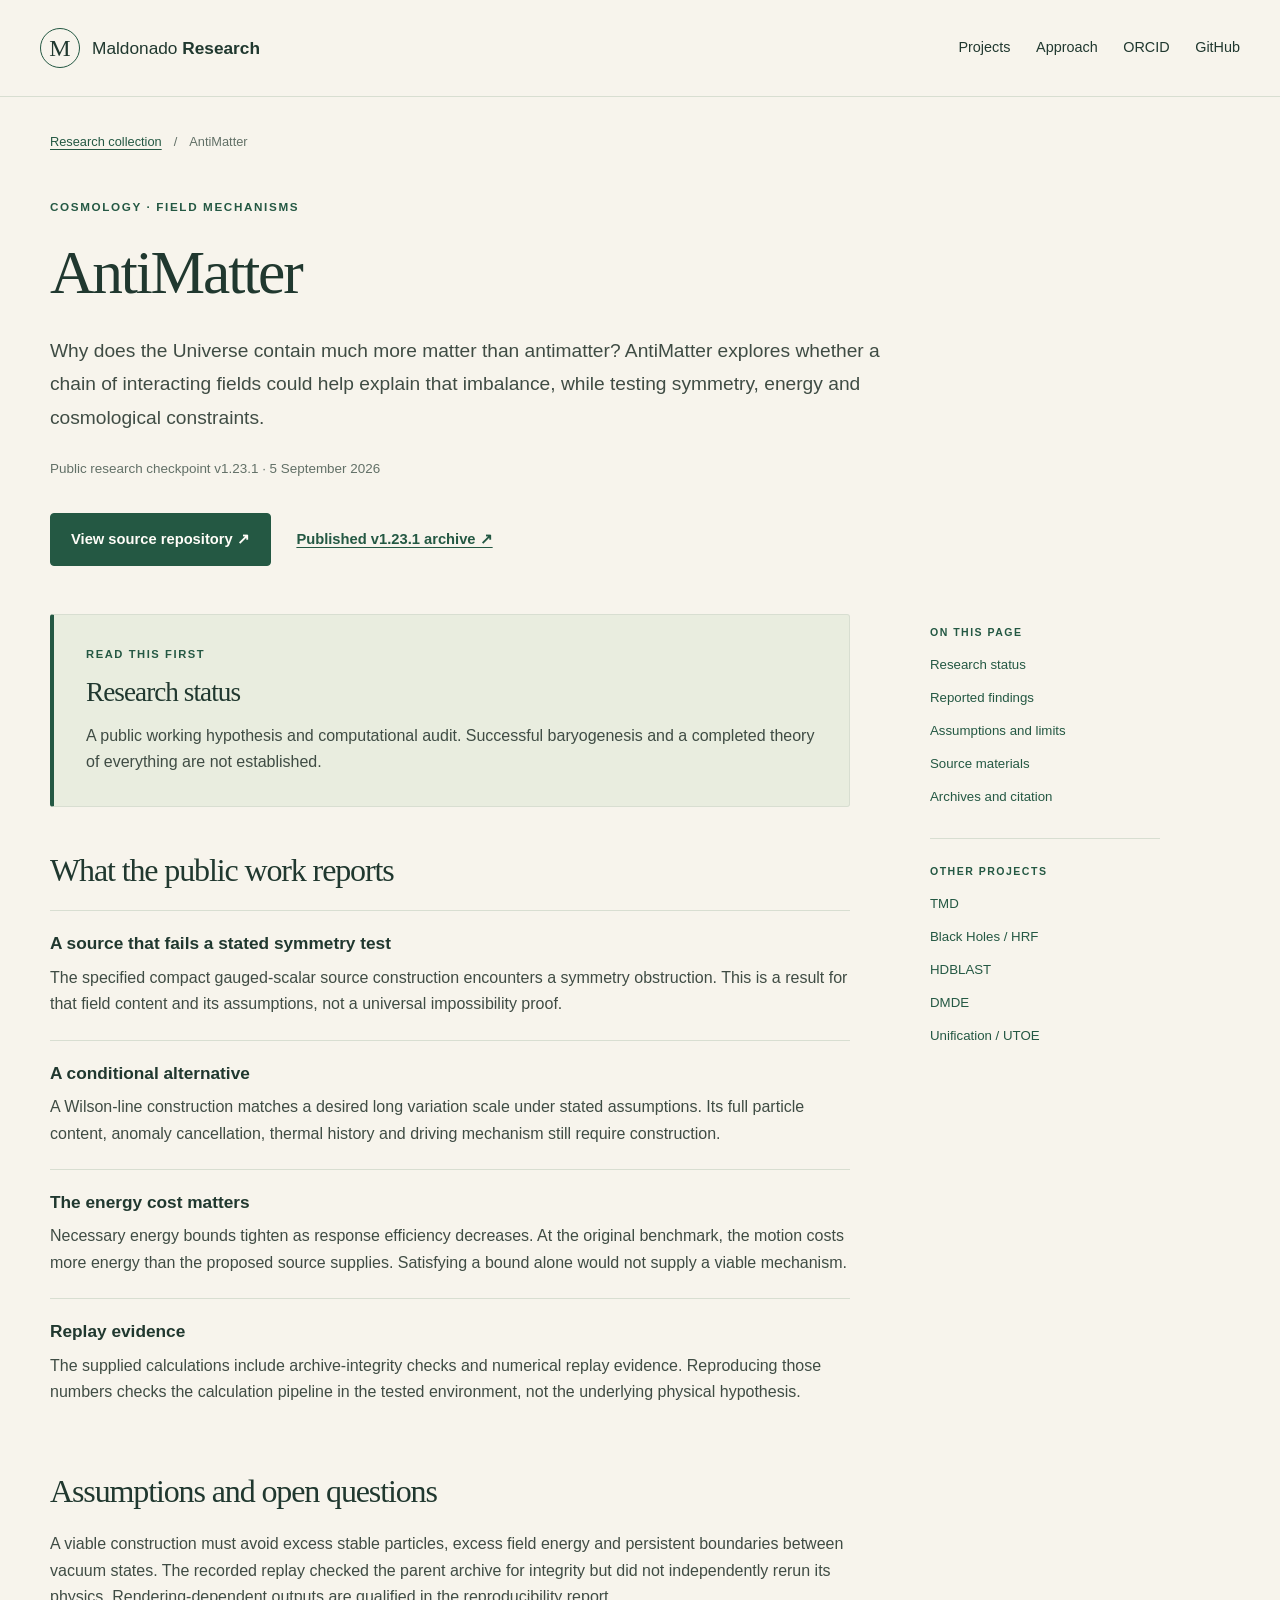
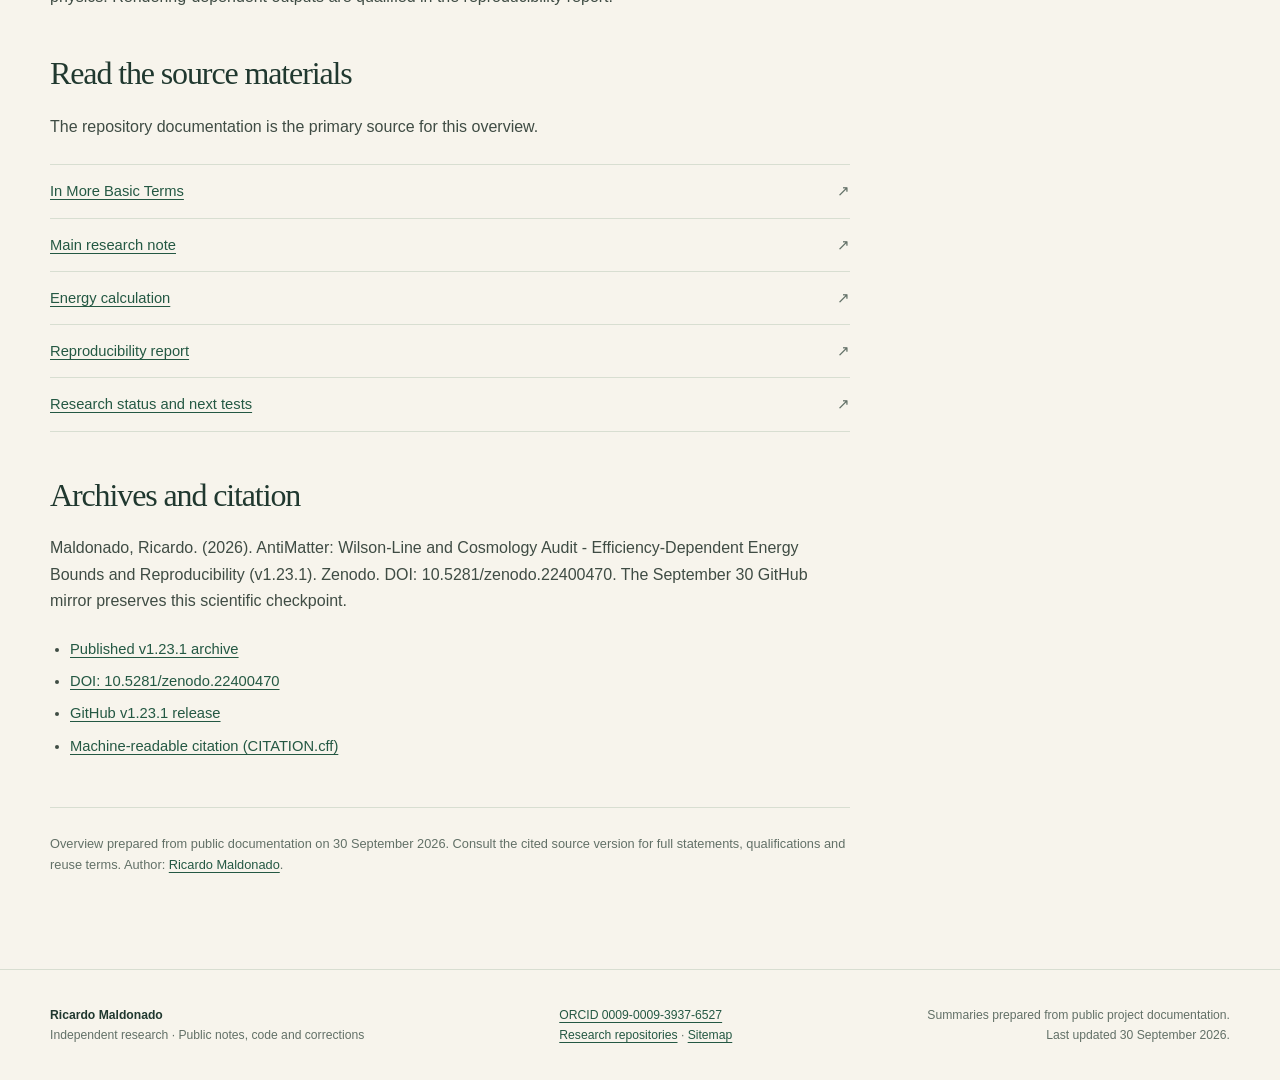
==== projects/antimatter/index.html @ 504461b9 "Publish antimatter research overview" ====
<!doctype html>
<html lang="en">
<head>
  <meta charset="utf-8">
  <meta name="viewport" content="width=device-width, initial-scale=1">
  <title>AntiMatter | Maldonado Research</title>
  <meta name="description" content="Matter–antimatter imbalance hypothesis: a symmetry obstruction, conditional Wilson-line construction and efficiency-dependent energy bounds.">
  <meta name="author" content="Ricardo Maldonado">
  <meta name="robots" content="index, follow">
  <meta name="theme-color" content="#f7f4ec">
  <link rel="canonical" href="https://maldonado-research.github.io/projects/antimatter/">
  <meta property="og:type" content="website">
  <meta property="og:site_name" content="Maldonado Research">
  <meta property="og:title" content="AntiMatter | Maldonado Research">
  <meta property="og:description" content="Matter–antimatter imbalance hypothesis: a symmetry obstruction, conditional Wilson-line construction and efficiency-dependent energy bounds.">
  <meta property="og:url" content="https://maldonado-research.github.io/projects/antimatter/">
  <meta property="og:locale" content="en_US">
  <meta name="twitter:card" content="summary">
  <meta name="twitter:title" content="AntiMatter | Maldonado Research">
  <meta name="twitter:description" content="Matter–antimatter imbalance hypothesis: a symmetry obstruction, conditional Wilson-line construction and efficiency-dependent energy bounds.">
  <link rel="stylesheet" href="../../styles.css">
  <script type="application/ld+json">{"@context": "https://schema.org", "@graph": [{"@type": "Person", "@id": "https://maldonado-research.github.io/#author", "name": "Ricardo Maldonado", "identifier": "https://orcid.org/0009-0009-3937-6527", "sameAs": ["https://orcid.org/0009-0009-3937-6527", "https://github.com/maldonado-research/"]}, {"@type": "WebSite", "@id": "https://maldonado-research.github.io/#website", "url": "https://maldonado-research.github.io/", "name": "Maldonado Research", "inLanguage": "en", "creator": {"@id": "https://maldonado-research.github.io/#author"}}, {"@type": "WebPage", "@id": "https://maldonado-research.github.io/projects/antimatter/#page", "url": "https://maldonado-research.github.io/projects/antimatter/", "name": "AntiMatter | Maldonado Research", "isPartOf": {"@id": "https://maldonado-research.github.io/#website"}, "mainEntity": {"@id": "https://maldonado-research.github.io/projects/antimatter/#research"}}, {"@type": "CreativeWork", "@id": "https://maldonado-research.github.io/projects/antimatter/#research", "name": "AntiMatter", "url": "https://maldonado-research.github.io/projects/antimatter/", "description": "Matter–antimatter imbalance hypothesis: a symmetry obstruction, conditional Wilson-line construction and efficiency-dependent energy bounds.", "author": {"@id": "https://maldonado-research.github.io/#author"}, "version": "Public research checkpoint v1.23.1 · 5 September 2026", "inLanguage": "en", "isBasedOn": "https://github.com/maldonado-research/AntiMatter", "subjectOf": [{"@type": "CreativeWork", "url": "https://zenodo.org/records/22400470", "name": "Published v1.23.1 archive"}, {"@type": "CreativeWork", "url": "https://doi.org/10.5281/zenodo.22400470", "name": "DOI: 10.5281/zenodo.22400470"}, {"@type": "CreativeWork", "url": "https://github.com/maldonado-research/AntiMatter/releases/tag/v1.23.1", "name": "GitHub v1.23.1 release"}]}]}</script>
</head>
<body>
<a class="skip-link" href="#main">Skip to content</a>
<header class="site-header">
  <div class="header-inner">
    <a class="brand" href="../../"><span class="brand-mark" aria-hidden="true">M</span><span>Maldonado <strong>Research</strong></span></a>
    <nav aria-label="Main navigation">
      <a href="../../#projects">Projects</a>
      <a href="../../#approach">Approach</a>
      <a href="https://orcid.org/0009-0009-3937-6527">ORCID</a>
      <a href="https://github.com/maldonado-research/">GitHub</a>
    </nav>
  </div>
</header><main id="main"><div class="wrap project-hero"><nav class="breadcrumb" aria-label="Breadcrumb"><a href="../../#projects">Research collection</a><span aria-hidden="true">/</span><span aria-current="page">AntiMatter</span></nav><p class="eyebrow">Cosmology · field mechanisms</p><h1>AntiMatter</h1><p class="project-lede">Why does the Universe contain much more matter than antimatter? AntiMatter explores whether a chain of interacting fields could help explain that imbalance, while testing symmetry, energy and cosmological constraints.</p><p class="version-line">Public research checkpoint v1.23.1 · 5 September 2026</p><div class="actions"><a href="https://github.com/maldonado-research/AntiMatter" class="button">View source repository ↗</a><a href="https://zenodo.org/records/22400470" class="text-link">Published v1.23.1 archive ↗</a></div></div>
<div class="wrap project-layout"><article class="project-body"><section id="status" class="status-panel" aria-labelledby="status-title"><p class="eyebrow">Read this first</p><h2 id="status-title">Research status</h2><p>A public working hypothesis and computational audit. Successful baryogenesis and a completed theory of everything are not established.</p></section><section id="findings" aria-labelledby="findings-title"><h2 id="findings-title">What the public work reports</h2><div class="findings-list"><section class="finding"><h3>A source that fails a stated symmetry test</h3><p>The specified compact gauged-scalar source construction encounters a symmetry obstruction. This is a result for that field content and its assumptions, not a universal impossibility proof.</p></section><section class="finding"><h3>A conditional alternative</h3><p>A Wilson-line construction matches a desired long variation scale under stated assumptions. Its full particle content, anomaly cancellation, thermal history and driving mechanism still require construction.</p></section><section class="finding"><h3>The energy cost matters</h3><p>Necessary energy bounds tighten as response efficiency decreases. At the original benchmark, the motion costs more energy than the proposed source supplies. Satisfying a bound alone would not supply a viable mechanism.</p></section><section class="finding"><h3>Replay evidence</h3><p>The supplied calculations include archive-integrity checks and numerical replay evidence. Reproducing those numbers checks the calculation pipeline in the tested environment, not the underlying physical hypothesis.</p></section></div></section><section id="assumptions" aria-labelledby="limits-title"><h2 id="limits-title">Assumptions and open questions</h2><p>A viable construction must avoid excess stable particles, excess field energy and persistent boundaries between vacuum states. The recorded replay checked the parent archive for integrity but did not independently rerun its physics. Rendering-dependent outputs are qualified in the reproducibility report.</p></section>
<section id="sources" aria-labelledby="sources-title"><h2 id="sources-title">Read the source materials</h2><p>The repository documentation is the primary source for this overview.</p><ul class="source-list"><li><a href="https://github.com/maldonado-research/AntiMatter/blob/main/research/AM1231/IN_MORE_BASIC_TERMS.md">In More Basic Terms</a><span aria-hidden="true">↗</span></li><li><a href="https://github.com/maldonado-research/AntiMatter/blob/main/research/AM1231/AM1231_NOTE.md">Main research note</a><span aria-hidden="true">↗</span></li><li><a href="https://github.com/maldonado-research/AntiMatter/blob/main/research/AM1231/v1.23.1/v1.23.1_efficiency_energy_frontier.md">Energy calculation</a><span aria-hidden="true">↗</span></li><li><a href="https://github.com/maldonado-research/AntiMatter/blob/main/research/AM1231/REPRODUCIBILITY.md">Reproducibility report</a><span aria-hidden="true">↗</span></li><li><a href="https://github.com/maldonado-research/AntiMatter/blob/main/docs/RESEARCH_STATUS.md">Research status and next tests</a><span aria-hidden="true">↗</span></li></ul></section><section id="citation" aria-labelledby="citation-title"><h2 id="citation-title">Archives and citation</h2><p>Maldonado, Ricardo. (2026). AntiMatter: Wilson-Line and Cosmology Audit - Efficiency-Dependent Energy Bounds and Reproducibility (v1.23.1). Zenodo. DOI: 10.5281/zenodo.22400470. The September 30 GitHub mirror preserves this scientific checkpoint.</p><ul class="archive-list"><li><a href="https://zenodo.org/records/22400470">Published v1.23.1 archive</a></li><li><a href="https://doi.org/10.5281/zenodo.22400470">DOI: 10.5281/zenodo.22400470</a></li><li><a href="https://github.com/maldonado-research/AntiMatter/releases/tag/v1.23.1">GitHub v1.23.1 release</a></li><li><a href="https://github.com/maldonado-research/AntiMatter/blob/main/CITATION.cff">Machine-readable citation (CITATION.cff)</a></li></ul></section><p class="source-note">Overview prepared from public documentation on 30 September 2026. Consult the cited source version for full statements, qualifications and reuse terms. Author: <a href="https://orcid.org/0009-0009-3937-6527">Ricardo Maldonado</a>.</p></article><aside class="page-sidebar" aria-label="Project navigation"><p class="eyebrow">On this page</p><nav aria-label="Page sections"><a href="#status">Research status</a><a href="#findings">Reported findings</a><a href="#assumptions">Assumptions and limits</a><a href="#sources">Source materials</a><a href="#citation">Archives and citation</a></nav><div class="sidebar-related"><p class="eyebrow">Other projects</p><nav aria-label="Other research projects"><a href="../tmd/">TMD</a><a href="../black-holes-hrf/">Black Holes / HRF</a><a href="../hdblast/">HDBLAST</a><a href="../dmde/">DMDE</a><a href="../unified-theory-of-everything/">Unification / UTOE</a></nav></div></aside></div></main><footer class="site-footer"><div class="footer-inner"><p><strong>Ricardo Maldonado</strong><br>Independent research · Public notes, code and corrections</p><p><a href="https://orcid.org/0009-0009-3937-6527">ORCID 0009-0009-3937-6527</a><br><a href="https://github.com/maldonado-research/">Research repositories</a> · <a href="../../sitemap.xml">Sitemap</a></p><p class="footer-note">Summaries prepared from public project documentation.<br>Last updated 30 September 2026.</p></div></footer>
</body>
</html>
---- styles.css ----
:root {
  color-scheme: light;
  --paper: #f7f4ec;
  --white: #fffdf8;
  --ink: #20382f;
  --body: #3f4c44;
  --muted: #627067;
  --line: #d8ded1;
  --accent: #245843;
  --soft: #e9eddf;
  --warm: #ae6540;
}
* { box-sizing: border-box; }
html { scroll-behavior: smooth; scroll-padding-top: 2rem; }
body { margin: 0; background: var(--paper); color: var(--body); font-family: -apple-system, BlinkMacSystemFont, "Segoe UI", sans-serif; font-size: 17px; line-height: 1.65; }
a { color: var(--accent); text-underline-offset: .22em; text-decoration-thickness: 1px; }
a:hover { color: #173a2c; text-decoration-thickness: 2px; }
a:focus-visible { outline: 3px solid var(--warm); outline-offset: 5px; border-radius: 2px; }
h1, h2, h3 { color: var(--ink); font-weight: 500; line-height: 1.18; margin: 0; }
h1, h2 { font-family: Georgia, "Times New Roman", serif; letter-spacing: -.035em; }
h1 { font-size: clamp(2.7rem, 4.8vw, 4.3rem); }
h2 { font-size: clamp(2rem, 3vw, 2.7rem); }
h3 { font-size: 1.2rem; font-weight: 650; }
p { margin: 0 0 1.15rem; }
.wrap { width: min(1180px, calc(100% - 80px)); margin-inline: auto; }
.skip-link { position: absolute; top: -100px; left: 1rem; padding: .7rem 1rem; z-index: 5; background: var(--white); }
.skip-link:focus { top: 1rem; }
.site-header { border-bottom: 1px solid var(--line); }
.header-inner { width: min(1300px, calc(100% - 80px)); margin-inline: auto; min-height: 96px; display: flex; align-items: center; justify-content: space-between; gap: 2rem; }
.brand { display: inline-flex; align-items: center; gap: 12px; color: var(--ink); text-decoration: none; font-size: 1.08rem; }
.brand strong { font-weight: 650; }
.brand-mark { display: grid; place-items: center; width: 40px; height: 40px; border: 1px solid var(--accent); border-radius: 50%; font: 24px Georgia, serif; }
.site-header nav { display: flex; gap: 1.6rem; font-size: .9rem; }
.site-header nav a { color: var(--ink); text-decoration: none; }
.site-header nav a:hover { text-decoration: underline; }
.eyebrow { font-size: .73rem; letter-spacing: .14em; text-transform: uppercase; color: var(--accent); font-weight: 700; margin-bottom: 1.2rem; }
.hero { padding-block: 88px 92px; display: grid; grid-template-columns: minmax(0, 1fr) 290px; gap: 70px; align-items: center; }
.hero h1 em { font-weight: 400; color: var(--accent); }
.hero-lede { font-size: 1.14rem; max-width: 670px; line-height: 1.7; margin-top: 1.6rem; }
.actions { display: flex; align-items: center; flex-wrap: wrap; gap: 1.6rem; margin-top: 2rem; font-size: .92rem; }
.button { display: inline-flex; justify-content: space-between; gap: 2rem; background: var(--accent); color: var(--white); padding: .85rem 1.25rem; border: 1px solid var(--accent); border-radius: 4px; text-decoration: none; font-weight: 600; }
.button:hover { background: #193f2f; color: var(--white); }
.text-link { font-weight: 600; }
.hero-note { border: 1px solid var(--line); padding: 28px; background: var(--soft); border-radius: 4px; font-size: .94rem; line-height: 1.65; }
.hero-note .eyebrow { font-size: .68rem; }
.note-rule { display: block; width: 40px; height: 3px; background: var(--warm); margin-bottom: 24px; }
.note-meta { border-top: 1px solid #cbd3c1; padding-top: 18px; font-size: .76rem; color: var(--muted); }
.project-section { padding-bottom: 94px; }
.section-heading { border-top: 1px solid var(--line); padding-top: 33px; margin-bottom: 35px; display: flex; justify-content: space-between; align-items: flex-end; gap: 30px; }
.section-heading .eyebrow { margin-bottom: .7rem; }
.section-heading > p { font-size: .9rem; color: var(--muted); margin-bottom: 0; }
.project-grid { display: grid; grid-template-columns: repeat(3, minmax(0, 1fr)); gap: 20px; }
.project-card { padding: 28px 25px 24px; background: var(--white); border: 1px solid var(--line); border-radius: 5px; display: flex; flex-direction: column; transition: border-color .2s, box-shadow .2s; }
.project-card:hover { border-color: #9cac97; box-shadow: 0 5px 24px #20382f08; }
.card-top { display: flex; align-items: flex-start; justify-content: space-between; gap: 12px; min-height: 43px; font-size: .68rem; line-height: 1.5; }
.card-number { color: var(--warm); letter-spacing: .1em; }
.card-field { color: var(--muted); text-align: right; max-width: 190px; }
.project-card h3 { font-family: Georgia, serif; font-size: 1.7rem; letter-spacing: -.025em; font-weight: 400; min-height: 70px; }
.project-card h3 a { color: var(--ink); text-decoration: none; }
.project-card > p { font-size: .93rem; margin-top: 1.2rem; margin-bottom: 0; }
.project-card .card-version { color: var(--muted); font-size: .71rem; margin-top: 1.5rem; margin-bottom: 1.2rem; }
.card-link { padding-top: 16px; margin-top: auto; border-top: 1px solid var(--line); font-size: .84rem; font-weight: 650; text-decoration: none; }
.approach-section { background: var(--soft); border-top: 1px solid var(--line); border-bottom: 1px solid var(--line); padding-block: 70px; }
.approach-grid { display: grid; grid-template-columns: 1fr 1.15fr; gap: 100px; }
.approach-grid > div:first-child > p:last-child { margin-top: 1.6rem; max-width: 420px; font-size: .97rem; }
.principles article { display: flex; gap: 26px; padding-block: 18px; border-bottom: 1px solid #ced6c4; }
.principles article:first-child { padding-top: 0; }
.principles article:last-child { border-bottom: 0; padding-bottom: 0; }
.principles article > span { color: var(--warm); font-size: .74rem; line-height: 1.65rem; }
.principles h3 { font-size: 1.04rem; margin-bottom: .5rem; }
.principles p { font-size: .9rem; margin-bottom: 0; }
.author-section { padding-block: 74px 85px; display: grid; grid-template-columns: 1fr 1fr; gap: 100px; align-items: center; }
.author-section h2 { margin-bottom: 1rem; }
.author-section p { font-size: .98rem; }
.author-links { border-top: 1px solid var(--line); }
.author-links a { display: block; border-bottom: 1px solid var(--line); padding-block: 18px; color: var(--ink); text-decoration: none; font-weight: 650; font-size: .95rem; }
.author-links a span { display: block; color: var(--accent); font-weight: 400; font-size: .85rem; }
.site-footer { border-top: 1px solid var(--line); }
.footer-inner { width: min(1180px, calc(100% - 80px)); margin-inline: auto; padding-block: 35px; display: flex; justify-content: space-between; gap: 40px; font-size: .76rem; color: var(--muted); }
.footer-inner p { margin-bottom: 0; }
.footer-inner strong { color: var(--ink); font-weight: 650; }
.footer-note { text-align: right; }
.project-hero { padding-block: 34px 48px; }
.breadcrumb { display: flex; gap: 12px; flex-wrap: wrap; font-size: .8rem; color: var(--muted); margin-bottom: 45px; }
.project-hero h1 { max-width: 940px; }
.project-lede { font-size: 1.2rem; line-height: 1.75; max-width: 850px; margin-top: 1.6rem; }
.version-line { color: var(--muted); font-size: .84rem; margin-top: 1.5rem; }
.project-layout { display: grid; grid-template-columns: minmax(0, 800px) 230px; gap: 80px; align-items: start; padding-bottom: 75px; }
.project-body > section { margin-bottom: 45px; }
.project-body h2 { font-size: 2rem; margin-bottom: 1.3rem; }
.project-body p { font-size: 1rem; }
.status-panel { padding: 30px 32px; background: var(--soft); border: 1px solid var(--line); border-left: 4px solid var(--accent); border-radius: 3px; }
.status-panel .eyebrow { font-size: .7rem; margin-bottom: .8rem; }
.status-panel h2 { font-size: 1.7rem; margin-bottom: .9rem; }
.status-panel p:last-child { margin-bottom: 0; }
.finding { border-top: 1px solid var(--line); padding-block: 22px; }
.finding h3 { font-size: 1.08rem; margin-bottom: .7rem; }
.finding p { margin: 0; }
.source-list { list-style: none; padding: 0; margin: 1.5rem 0 0; }
.source-list li { display: flex; justify-content: space-between; gap: 20px; border-top: 1px solid var(--line); padding-block: 14px; font-size: .92rem; }
.source-list li:last-child { border-bottom: 1px solid var(--line); }
.source-list li > span { color: var(--muted); }
.archive-list { padding-left: 1.25rem; font-size: .92rem; }
.archive-list li { padding-block: .25rem; }
.project-body .source-note { padding-top: 25px; border-top: 1px solid var(--line); color: var(--muted); font-size: .8rem; }
.page-sidebar { position: sticky; top: 30px; padding-top: 10px; }
.page-sidebar .eyebrow { font-size: .66rem; margin-bottom: .8rem; }
.page-sidebar nav { display: flex; flex-direction: column; gap: 11px; font-size: .83rem; }
.page-sidebar nav a { text-decoration: none; }
.page-sidebar nav a:hover { text-decoration: underline; }
.sidebar-related { margin-top: 30px; border-top: 1px solid var(--line); padding-top: 24px; }
@media (max-width: 1050px) {
  .hero { gap: 40px; grid-template-columns: minmax(0, 1fr) 265px; }
  .project-grid { grid-template-columns: repeat(2, minmax(0, 1fr)); }
  .approach-grid, .author-section { gap: 50px; }
  .project-layout { gap: 40px; grid-template-columns: minmax(0, 1fr) 210px; }
}
@media (max-width: 760px) {
  body { font-size: 16px; }
  .wrap, .header-inner, .footer-inner { width: calc(100% - 40px); }
  .header-inner { padding-block: 20px; align-items: flex-start; flex-direction: column; gap: 16px; }
  .site-header nav { gap: 24px; font-size: .85rem; flex-wrap: wrap; }
  .hero { padding-block: 50px; grid-template-columns: 1fr; gap: 35px; }
  .hero-lede { font-size: 1.04rem; }
  .hero-note { max-width: none; }
  .section-heading { align-items: flex-start; flex-direction: column; gap: 18px; }
  .section-heading > p br { display: none; }
  .project-section { padding-bottom: 50px; }
  .project-grid { gap: 16px; }
  .project-card { padding: 24px 20px; }
  .project-card h3 { font-size: 1.5rem; }
  .approach-section { padding-block: 45px; }
  .approach-grid, .author-section { grid-template-columns: 1fr; gap: 25px; }
  .author-section { padding-block: 45px; }
  .footer-inner { flex-direction: column; gap: 20px; }
  .footer-note { text-align: left; }
  .project-hero { padding-bottom: 30px; }
  .project-lede { font-size: 1.08rem; }
  .breadcrumb { margin-bottom: 30px; }
  .project-layout { grid-template-columns: 1fr; gap: 25px; }
  .page-sidebar { position: static; border-top: 1px solid var(--line); padding-top: 25px; }
  .page-sidebar nav { flex-direction: row; flex-wrap: wrap; gap: 12px 24px; }
  .status-panel { padding: 25px; }
}
@media (max-width: 480px) {
  .project-grid { grid-template-columns: 1fr; }
  .project-card h3 { min-height: 0; }
  .actions { align-items: flex-start; flex-direction: column; gap: 18px; }
  h1 { font-size: 2.55rem; }
  .card-top { min-height: 37px; }
}
@media (prefers-reduced-motion: reduce) {
  html { scroll-behavior: auto; }
  .project-card { transition: none; }
}
@media print {
  body { background: white; color: black; }
  .site-header, .site-footer, .page-sidebar, .skip-link, .actions { display: none; }
  .wrap { width: 100%; }
  .project-layout, .hero, .approach-grid, .author-section { display: block; }
  .project-hero { padding-top: 0; }
  .project-card, .status-panel, .finding { break-inside: avoid; }
  a { color: black; }
}
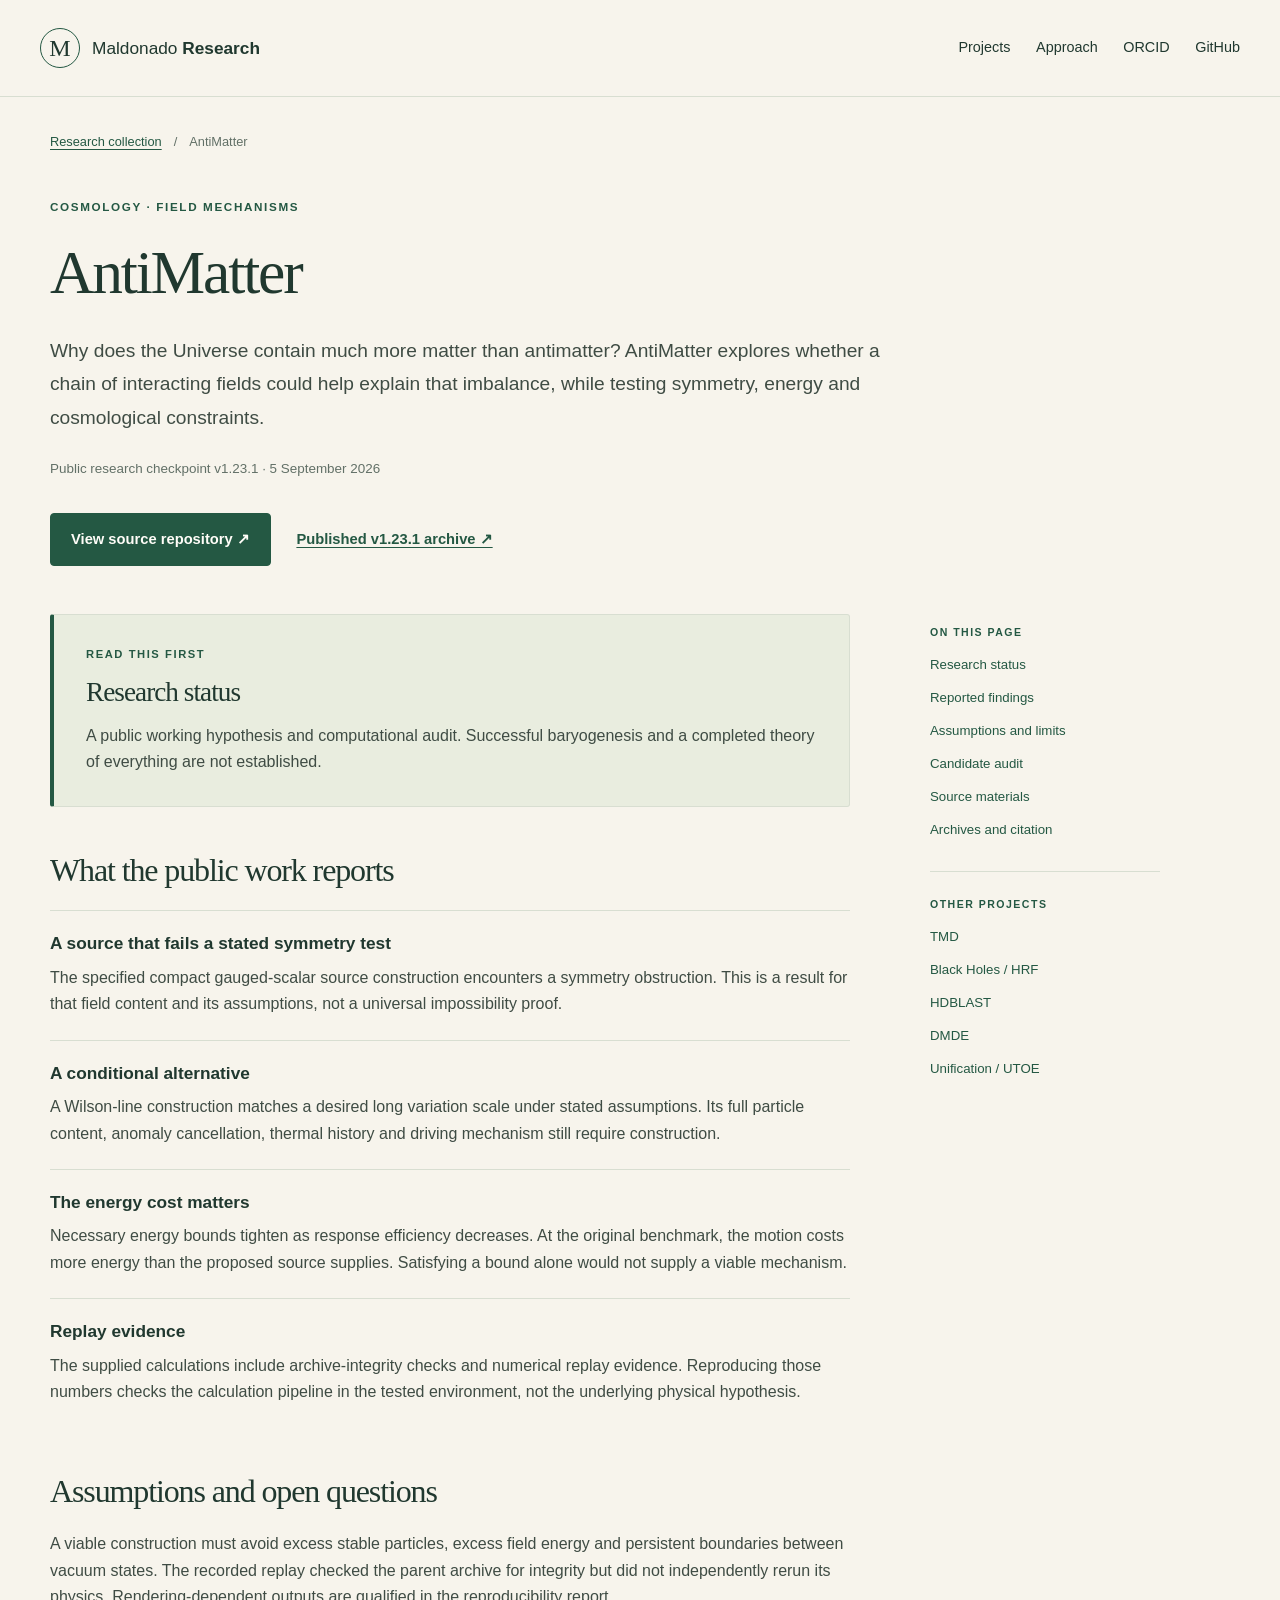
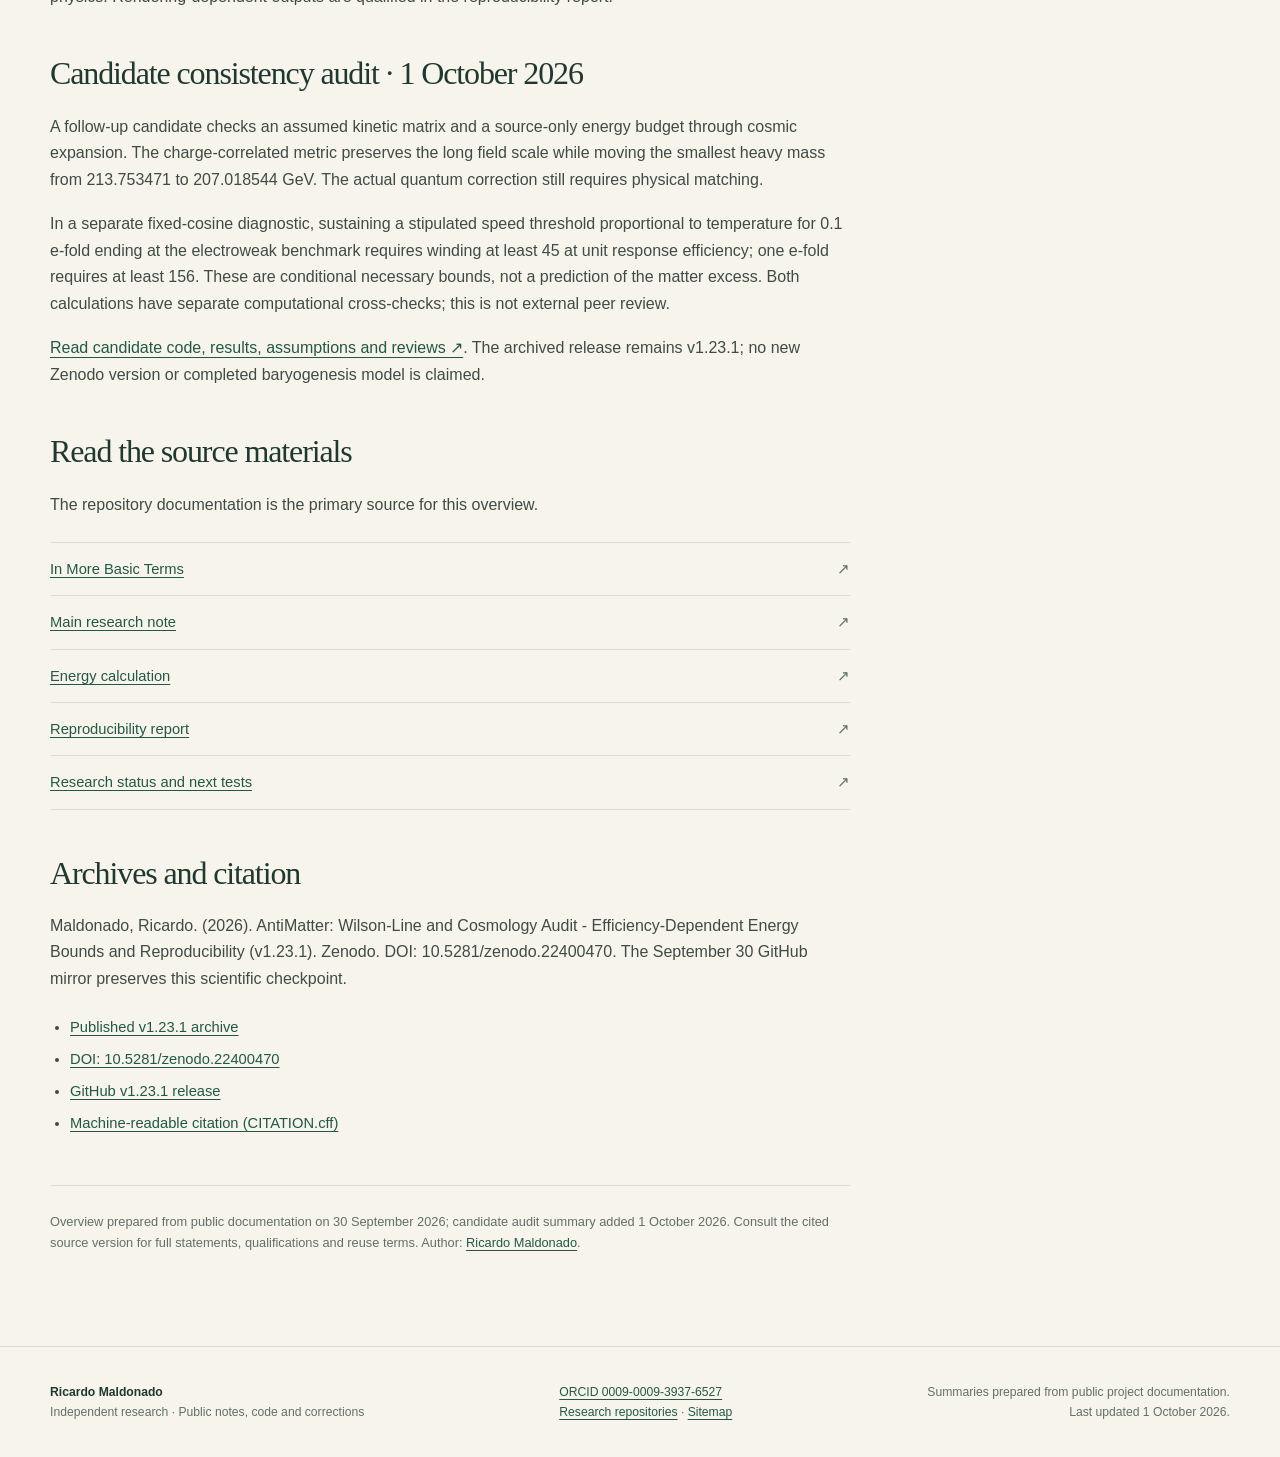
==== commit e4561e64: "Describe Antimatter candidate consistency diagnostics" ====
--- a/projects/antimatter/index.html
+++ b/projects/antimatter/index.html
@@ -4,7 +4,7 @@
   <meta charset="utf-8">
   <meta name="viewport" content="width=device-width, initial-scale=1">
   <title>AntiMatter | Maldonado Research</title>
-  <meta name="description" content="Matter–antimatter imbalance hypothesis: a symmetry obstruction, conditional Wilson-line construction and efficiency-dependent energy bounds.">
+  <meta name="description" content="Public v1.23.1 checkpoint and candidate kinetic-metric and source-duration diagnostics for the matter–antimatter imbalance hypothesis.">
   <meta name="author" content="Ricardo Maldonado">
   <meta name="robots" content="index, follow">
   <meta name="theme-color" content="#f7f4ec">
@@ -12,14 +12,14 @@
   <meta property="og:type" content="website">
   <meta property="og:site_name" content="Maldonado Research">
   <meta property="og:title" content="AntiMatter | Maldonado Research">
-  <meta property="og:description" content="Matter–antimatter imbalance hypothesis: a symmetry obstruction, conditional Wilson-line construction and efficiency-dependent energy bounds.">
+  <meta property="og:description" content="Public v1.23.1 checkpoint and candidate kinetic-metric and source-duration diagnostics for the matter–antimatter imbalance hypothesis.">
   <meta property="og:url" content="https://maldonado-research.github.io/projects/antimatter/">
   <meta property="og:locale" content="en_US">
   <meta name="twitter:card" content="summary">
   <meta name="twitter:title" content="AntiMatter | Maldonado Research">
-  <meta name="twitter:description" content="Matter–antimatter imbalance hypothesis: a symmetry obstruction, conditional Wilson-line construction and efficiency-dependent energy bounds.">
+  <meta name="twitter:description" content="Public v1.23.1 checkpoint and candidate kinetic-metric and source-duration diagnostics for the matter–antimatter imbalance hypothesis.">
   <link rel="stylesheet" href="../../styles.css">
-  <script type="application/ld+json">{"@context": "https://schema.org", "@graph": [{"@type": "Person", "@id": "https://maldonado-research.github.io/#author", "name": "Ricardo Maldonado", "identifier": "https://orcid.org/0009-0009-3937-6527", "sameAs": ["https://orcid.org/0009-0009-3937-6527", "https://github.com/maldonado-research/"]}, {"@type": "WebSite", "@id": "https://maldonado-research.github.io/#website", "url": "https://maldonado-research.github.io/", "name": "Maldonado Research", "inLanguage": "en", "creator": {"@id": "https://maldonado-research.github.io/#author"}}, {"@type": "WebPage", "@id": "https://maldonado-research.github.io/projects/antimatter/#page", "url": "https://maldonado-research.github.io/projects/antimatter/", "name": "AntiMatter | Maldonado Research", "isPartOf": {"@id": "https://maldonado-research.github.io/#website"}, "mainEntity": {"@id": "https://maldonado-research.github.io/projects/antimatter/#research"}}, {"@type": "CreativeWork", "@id": "https://maldonado-research.github.io/projects/antimatter/#research", "name": "AntiMatter", "url": "https://maldonado-research.github.io/projects/antimatter/", "description": "Matter–antimatter imbalance hypothesis: a symmetry obstruction, conditional Wilson-line construction and efficiency-dependent energy bounds.", "author": {"@id": "https://maldonado-research.github.io/#author"}, "version": "Public research checkpoint v1.23.1 · 5 September 2026", "inLanguage": "en", "isBasedOn": "https://github.com/maldonado-research/AntiMatter", "subjectOf": [{"@type": "CreativeWork", "url": "https://zenodo.org/records/22400470", "name": "Published v1.23.1 archive"}, {"@type": "CreativeWork", "url": "https://doi.org/10.5281/zenodo.22400470", "name": "DOI: 10.5281/zenodo.22400470"}, {"@type": "CreativeWork", "url": "https://github.com/maldonado-research/AntiMatter/releases/tag/v1.23.1", "name": "GitHub v1.23.1 release"}]}]}</script>
+  <script type="application/ld+json">{"@context": "https://schema.org", "@graph": [{"@type": "Person", "@id": "https://maldonado-research.github.io/#author", "name": "Ricardo Maldonado", "identifier": "https://orcid.org/0009-0009-3937-6527", "sameAs": ["https://orcid.org/0009-0009-3937-6527", "https://github.com/maldonado-research/"]}, {"@type": "WebSite", "@id": "https://maldonado-research.github.io/#website", "url": "https://maldonado-research.github.io/", "name": "Maldonado Research", "inLanguage": "en", "creator": {"@id": "https://maldonado-research.github.io/#author"}}, {"@type": "WebPage", "@id": "https://maldonado-research.github.io/projects/antimatter/#page", "url": "https://maldonado-research.github.io/projects/antimatter/", "name": "AntiMatter | Maldonado Research", "isPartOf": {"@id": "https://maldonado-research.github.io/#website"}, "mainEntity": {"@id": "https://maldonado-research.github.io/projects/antimatter/#research"}}, {"@type": "CreativeWork", "@id": "https://maldonado-research.github.io/projects/antimatter/#research", "name": "AntiMatter", "url": "https://maldonado-research.github.io/projects/antimatter/", "description": "Public v1.23.1 checkpoint and candidate kinetic-metric and source-duration diagnostics for the matter–antimatter imbalance hypothesis.", "author": {"@id": "https://maldonado-research.github.io/#author"}, "version": "Public research checkpoint v1.23.1 · 5 September 2026", "inLanguage": "en", "isBasedOn": "https://github.com/maldonado-research/AntiMatter", "subjectOf": [{"@type": "CreativeWork", "url": "https://zenodo.org/records/22400470", "name": "Published v1.23.1 archive"}, {"@type": "CreativeWork", "url": "https://doi.org/10.5281/zenodo.22400470", "name": "DOI: 10.5281/zenodo.22400470"}, {"@type": "CreativeWork", "url": "https://github.com/maldonado-research/AntiMatter/releases/tag/v1.23.1", "name": "GitHub v1.23.1 release"}, {"@type": "CreativeWork", "url": "https://github.com/maldonado-research/AntiMatter/tree/codex/antimatter-consistency-audits-20261001/research/AM1232_CANDIDATE_20261001", "name": "v1.23.2 candidate consistency diagnostics — author review and archival publication pending"}]}]}</script>
 </head>
 <body>
 <a class="skip-link" href="#main">Skip to content</a>
@@ -35,6 +35,7 @@
   </div>
 </header><main id="main"><div class="wrap project-hero"><nav class="breadcrumb" aria-label="Breadcrumb"><a href="../../#projects">Research collection</a><span aria-hidden="true">/</span><span aria-current="page">AntiMatter</span></nav><p class="eyebrow">Cosmology · field mechanisms</p><h1>AntiMatter</h1><p class="project-lede">Why does the Universe contain much more matter than antimatter? AntiMatter explores whether a chain of interacting fields could help explain that imbalance, while testing symmetry, energy and cosmological constraints.</p><p class="version-line">Public research checkpoint v1.23.1 · 5 September 2026</p><div class="actions"><a href="https://github.com/maldonado-research/AntiMatter" class="button">View source repository ↗</a><a href="https://zenodo.org/records/22400470" class="text-link">Published v1.23.1 archive ↗</a></div></div>
 <div class="wrap project-layout"><article class="project-body"><section id="status" class="status-panel" aria-labelledby="status-title"><p class="eyebrow">Read this first</p><h2 id="status-title">Research status</h2><p>A public working hypothesis and computational audit. Successful baryogenesis and a completed theory of everything are not established.</p></section><section id="findings" aria-labelledby="findings-title"><h2 id="findings-title">What the public work reports</h2><div class="findings-list"><section class="finding"><h3>A source that fails a stated symmetry test</h3><p>The specified compact gauged-scalar source construction encounters a symmetry obstruction. This is a result for that field content and its assumptions, not a universal impossibility proof.</p></section><section class="finding"><h3>A conditional alternative</h3><p>A Wilson-line construction matches a desired long variation scale under stated assumptions. Its full particle content, anomaly cancellation, thermal history and driving mechanism still require construction.</p></section><section class="finding"><h3>The energy cost matters</h3><p>Necessary energy bounds tighten as response efficiency decreases. At the original benchmark, the motion costs more energy than the proposed source supplies. Satisfying a bound alone would not supply a viable mechanism.</p></section><section class="finding"><h3>Replay evidence</h3><p>The supplied calculations include archive-integrity checks and numerical replay evidence. Reproducing those numbers checks the calculation pipeline in the tested environment, not the underlying physical hypothesis.</p></section></div></section><section id="assumptions" aria-labelledby="limits-title"><h2 id="limits-title">Assumptions and open questions</h2><p>A viable construction must avoid excess stable particles, excess field energy and persistent boundaries between vacuum states. The recorded replay checked the parent archive for integrity but did not independently rerun its physics. Rendering-dependent outputs are qualified in the reproducibility report.</p></section>
-<section id="sources" aria-labelledby="sources-title"><h2 id="sources-title">Read the source materials</h2><p>The repository documentation is the primary source for this overview.</p><ul class="source-list"><li><a href="https://github.com/maldonado-research/AntiMatter/blob/main/research/AM1231/IN_MORE_BASIC_TERMS.md">In More Basic Terms</a><span aria-hidden="true">↗</span></li><li><a href="https://github.com/maldonado-research/AntiMatter/blob/main/research/AM1231/AM1231_NOTE.md">Main research note</a><span aria-hidden="true">↗</span></li><li><a href="https://github.com/maldonado-research/AntiMatter/blob/main/research/AM1231/v1.23.1/v1.23.1_efficiency_energy_frontier.md">Energy calculation</a><span aria-hidden="true">↗</span></li><li><a href="https://github.com/maldonado-research/AntiMatter/blob/main/research/AM1231/REPRODUCIBILITY.md">Reproducibility report</a><span aria-hidden="true">↗</span></li><li><a href="https://github.com/maldonado-research/AntiMatter/blob/main/docs/RESEARCH_STATUS.md">Research status and next tests</a><span aria-hidden="true">↗</span></li></ul></section><section id="citation" aria-labelledby="citation-title"><h2 id="citation-title">Archives and citation</h2><p>Maldonado, Ricardo. (2026). AntiMatter: Wilson-Line and Cosmology Audit - Efficiency-Dependent Energy Bounds and Reproducibility (v1.23.1). Zenodo. DOI: 10.5281/zenodo.22400470. The September 30 GitHub mirror preserves this scientific checkpoint.</p><ul class="archive-list"><li><a href="https://zenodo.org/records/22400470">Published v1.23.1 archive</a></li><li><a href="https://doi.org/10.5281/zenodo.22400470">DOI: 10.5281/zenodo.22400470</a></li><li><a href="https://github.com/maldonado-research/AntiMatter/releases/tag/v1.23.1">GitHub v1.23.1 release</a></li><li><a href="https://github.com/maldonado-research/AntiMatter/blob/main/CITATION.cff">Machine-readable citation (CITATION.cff)</a></li></ul></section><p class="source-note">Overview prepared from public documentation on 30 September 2026. Consult the cited source version for full statements, qualifications and reuse terms. Author: <a href="https://orcid.org/0009-0009-3937-6527">Ricardo Maldonado</a>.</p></article><aside class="page-sidebar" aria-label="Project navigation"><p class="eyebrow">On this page</p><nav aria-label="Page sections"><a href="#status">Research status</a><a href="#findings">Reported findings</a><a href="#assumptions">Assumptions and limits</a><a href="#sources">Source materials</a><a href="#citation">Archives and citation</a></nav><div class="sidebar-related"><p class="eyebrow">Other projects</p><nav aria-label="Other research projects"><a href="../tmd/">TMD</a><a href="../black-holes-hrf/">Black Holes / HRF</a><a href="../hdblast/">HDBLAST</a><a href="../dmde/">DMDE</a><a href="../unified-theory-of-everything/">Unification / UTOE</a></nav></div></aside></div></main><footer class="site-footer"><div class="footer-inner"><p><strong>Ricardo Maldonado</strong><br>Independent research · Public notes, code and corrections</p><p><a href="https://orcid.org/0009-0009-3937-6527">ORCID 0009-0009-3937-6527</a><br><a href="https://github.com/maldonado-research/">Research repositories</a> · <a href="../../sitemap.xml">Sitemap</a></p><p class="footer-note">Summaries prepared from public project documentation.<br>Last updated 30 September 2026.</p></div></footer>
+<section id="working-audit" aria-labelledby="working-audit-title"><h2 id="working-audit-title">Candidate consistency audit · 1 October 2026</h2><p>A follow-up candidate checks an assumed kinetic matrix and a source-only energy budget through cosmic expansion. The charge-correlated metric preserves the long field scale while moving the smallest heavy mass from 213.753471 to 207.018544 GeV. The actual quantum correction still requires physical matching.</p><p>In a separate fixed-cosine diagnostic, sustaining a stipulated speed threshold proportional to temperature for 0.1 e-fold ending at the electroweak benchmark requires winding at least 45 at unit response efficiency; one e-fold requires at least 156. These are conditional necessary bounds, not a prediction of the matter excess. Both calculations have separate computational cross-checks; this is not external peer review.</p><p><a href="https://github.com/maldonado-research/AntiMatter/tree/codex/antimatter-consistency-audits-20261001/research/AM1232_CANDIDATE_20261001">Read candidate code, results, assumptions and reviews ↗</a>. The archived release remains v1.23.1; no new Zenodo version or completed baryogenesis model is claimed.</p></section>
+<section id="sources" aria-labelledby="sources-title"><h2 id="sources-title">Read the source materials</h2><p>The repository documentation is the primary source for this overview.</p><ul class="source-list"><li><a href="https://github.com/maldonado-research/AntiMatter/blob/main/research/AM1231/IN_MORE_BASIC_TERMS.md">In More Basic Terms</a><span aria-hidden="true">↗</span></li><li><a href="https://github.com/maldonado-research/AntiMatter/blob/main/research/AM1231/AM1231_NOTE.md">Main research note</a><span aria-hidden="true">↗</span></li><li><a href="https://github.com/maldonado-research/AntiMatter/blob/main/research/AM1231/v1.23.1/v1.23.1_efficiency_energy_frontier.md">Energy calculation</a><span aria-hidden="true">↗</span></li><li><a href="https://github.com/maldonado-research/AntiMatter/blob/main/research/AM1231/REPRODUCIBILITY.md">Reproducibility report</a><span aria-hidden="true">↗</span></li><li><a href="https://github.com/maldonado-research/AntiMatter/blob/main/docs/RESEARCH_STATUS.md">Research status and next tests</a><span aria-hidden="true">↗</span></li></ul></section><section id="citation" aria-labelledby="citation-title"><h2 id="citation-title">Archives and citation</h2><p>Maldonado, Ricardo. (2026). AntiMatter: Wilson-Line and Cosmology Audit - Efficiency-Dependent Energy Bounds and Reproducibility (v1.23.1). Zenodo. DOI: 10.5281/zenodo.22400470. The September 30 GitHub mirror preserves this scientific checkpoint.</p><ul class="archive-list"><li><a href="https://zenodo.org/records/22400470">Published v1.23.1 archive</a></li><li><a href="https://doi.org/10.5281/zenodo.22400470">DOI: 10.5281/zenodo.22400470</a></li><li><a href="https://github.com/maldonado-research/AntiMatter/releases/tag/v1.23.1">GitHub v1.23.1 release</a></li><li><a href="https://github.com/maldonado-research/AntiMatter/blob/main/CITATION.cff">Machine-readable citation (CITATION.cff)</a></li></ul></section><p class="source-note">Overview prepared from public documentation on 30 September 2026; candidate audit summary added 1 October 2026. Consult the cited source version for full statements, qualifications and reuse terms. Author: <a href="https://orcid.org/0009-0009-3937-6527">Ricardo Maldonado</a>.</p></article><aside class="page-sidebar" aria-label="Project navigation"><p class="eyebrow">On this page</p><nav aria-label="Page sections"><a href="#status">Research status</a><a href="#findings">Reported findings</a><a href="#assumptions">Assumptions and limits</a><a href="#working-audit">Candidate audit</a><a href="#sources">Source materials</a><a href="#citation">Archives and citation</a></nav><div class="sidebar-related"><p class="eyebrow">Other projects</p><nav aria-label="Other research projects"><a href="../tmd/">TMD</a><a href="../black-holes-hrf/">Black Holes / HRF</a><a href="../hdblast/">HDBLAST</a><a href="../dmde/">DMDE</a><a href="../unified-theory-of-everything/">Unification / UTOE</a></nav></div></aside></div></main><footer class="site-footer"><div class="footer-inner"><p><strong>Ricardo Maldonado</strong><br>Independent research · Public notes, code and corrections</p><p><a href="https://orcid.org/0009-0009-3937-6527">ORCID 0009-0009-3937-6527</a><br><a href="https://github.com/maldonado-research/">Research repositories</a> · <a href="../../sitemap.xml">Sitemap</a></p><p class="footer-note">Summaries prepared from public project documentation.<br>Last updated 1 October 2026.</p></div></footer>
 </body>
 </html>
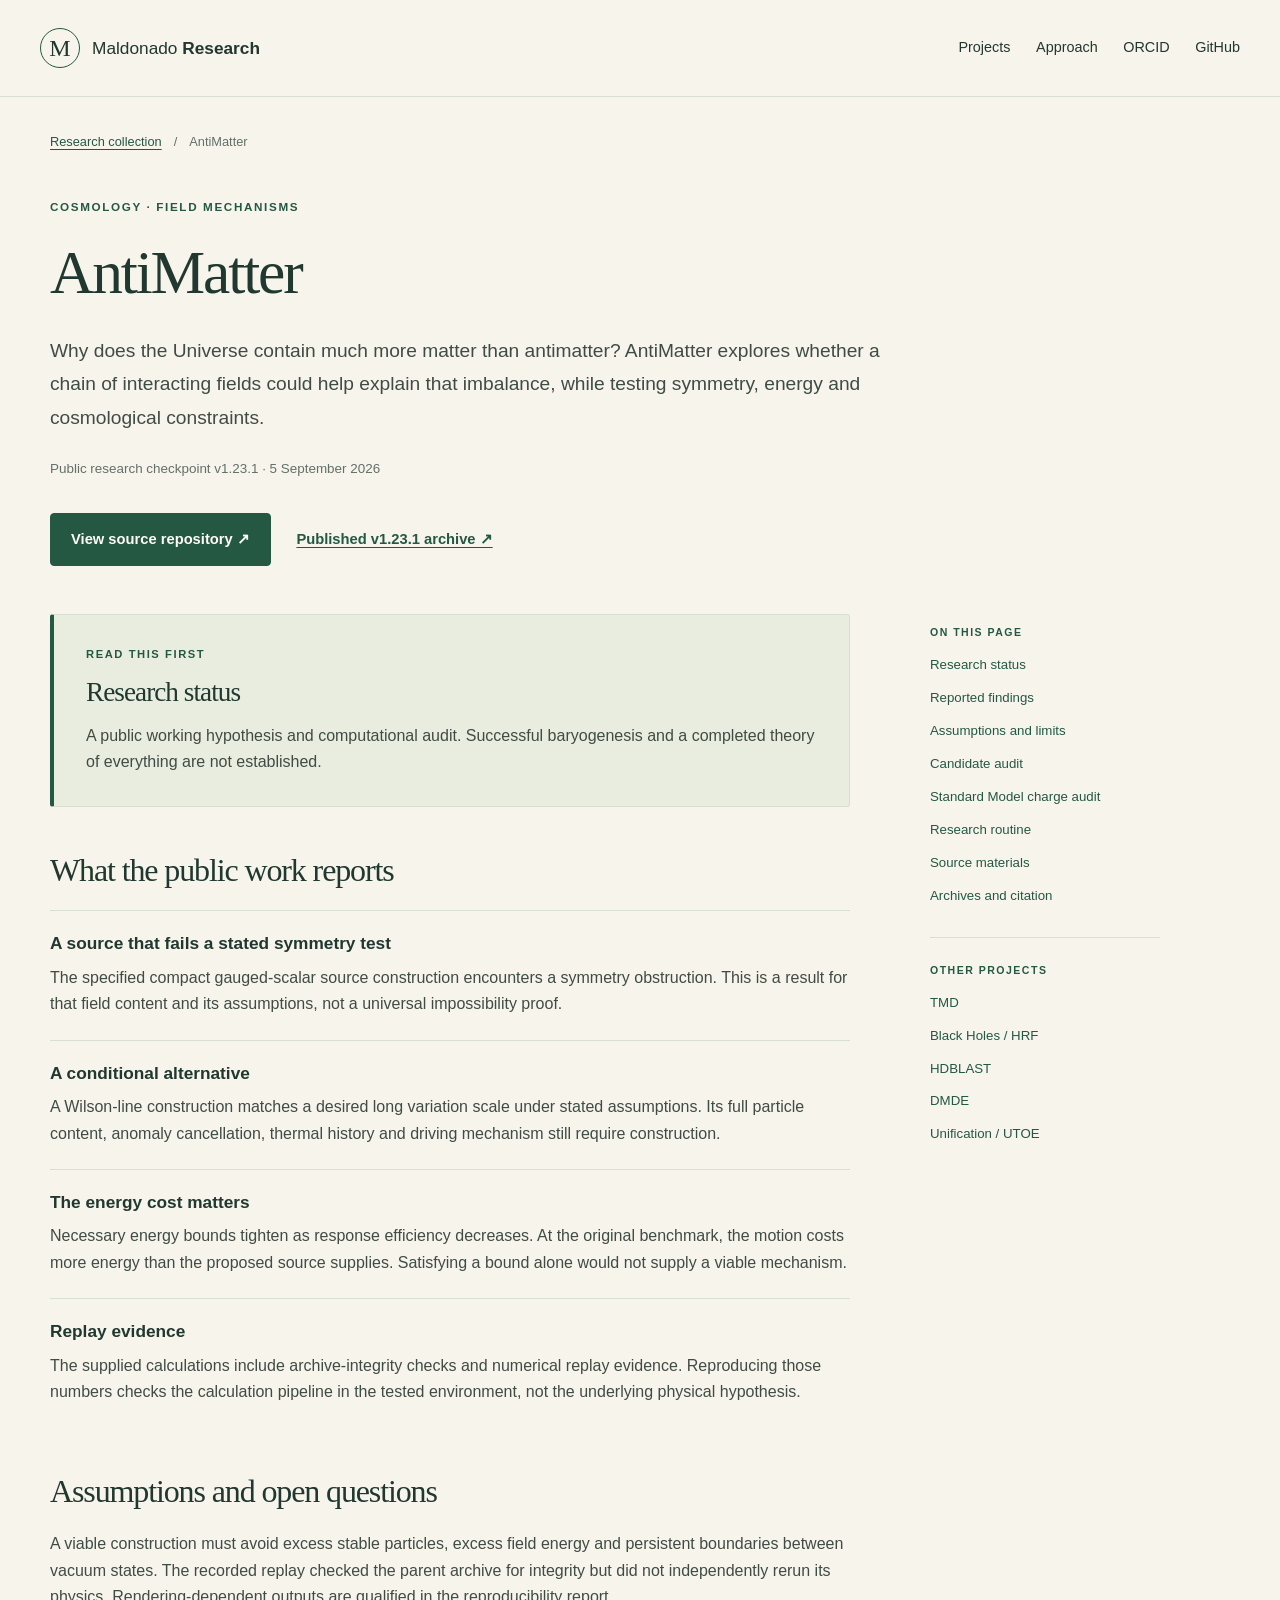
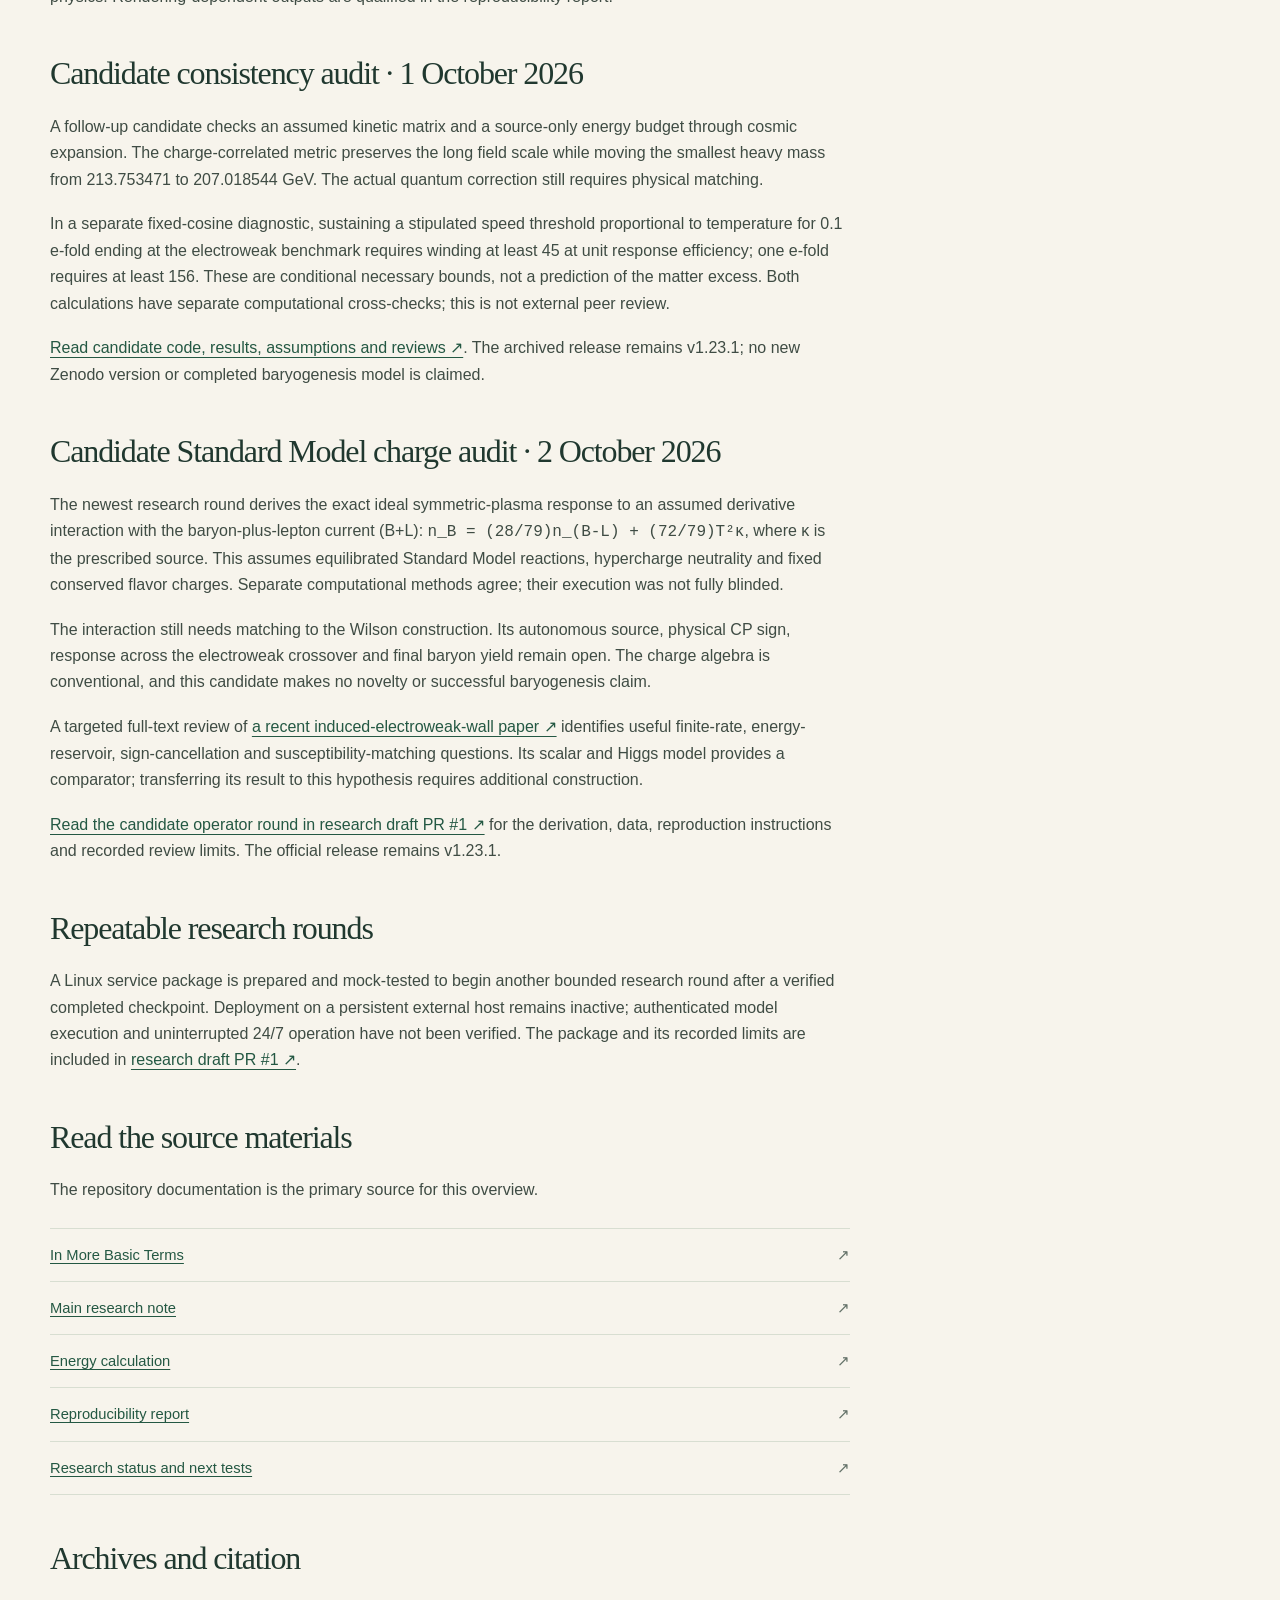
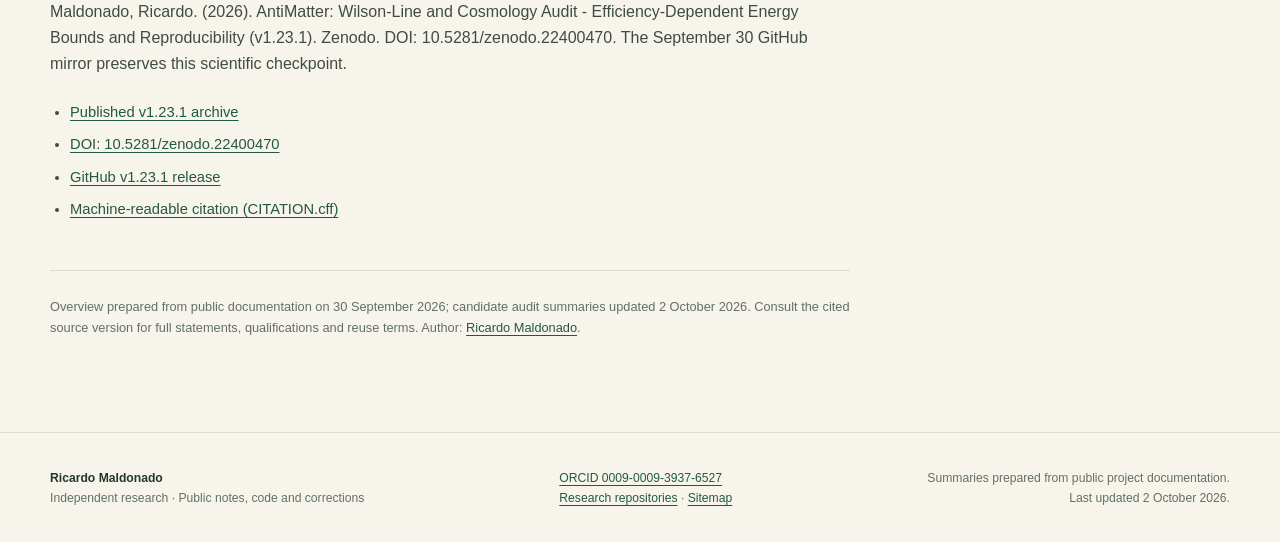
==== commit 68774d57: "Summarize conditional SM charge response and inactive continuous routine" ====
--- a/projects/antimatter/index.html
+++ b/projects/antimatter/index.html
@@ -4,7 +4,7 @@
   <meta charset="utf-8">
   <meta name="viewport" content="width=device-width, initial-scale=1">
   <title>AntiMatter | Maldonado Research</title>
-  <meta name="description" content="Public v1.23.1 checkpoint and candidate kinetic-metric and source-duration diagnostics for the matter–antimatter imbalance hypothesis.">
+  <meta name="description" content="Public v1.23.1 checkpoint and candidate energy, transport and Standard Model charge diagnostics for the matter–antimatter imbalance hypothesis.">
   <meta name="author" content="Ricardo Maldonado">
   <meta name="robots" content="index, follow">
   <meta name="theme-color" content="#f7f4ec">
@@ -12,14 +12,14 @@
   <meta property="og:type" content="website">
   <meta property="og:site_name" content="Maldonado Research">
   <meta property="og:title" content="AntiMatter | Maldonado Research">
-  <meta property="og:description" content="Public v1.23.1 checkpoint and candidate kinetic-metric and source-duration diagnostics for the matter–antimatter imbalance hypothesis.">
+  <meta property="og:description" content="Public v1.23.1 checkpoint and candidate energy, transport and Standard Model charge diagnostics for the matter–antimatter imbalance hypothesis.">
   <meta property="og:url" content="https://maldonado-research.github.io/projects/antimatter/">
   <meta property="og:locale" content="en_US">
   <meta name="twitter:card" content="summary">
   <meta name="twitter:title" content="AntiMatter | Maldonado Research">
-  <meta name="twitter:description" content="Public v1.23.1 checkpoint and candidate kinetic-metric and source-duration diagnostics for the matter–antimatter imbalance hypothesis.">
+  <meta name="twitter:description" content="Public v1.23.1 checkpoint and candidate energy, transport and Standard Model charge diagnostics for the matter–antimatter imbalance hypothesis.">
   <link rel="stylesheet" href="../../styles.css">
-  <script type="application/ld+json">{"@context": "https://schema.org", "@graph": [{"@type": "Person", "@id": "https://maldonado-research.github.io/#author", "name": "Ricardo Maldonado", "identifier": "https://orcid.org/0009-0009-3937-6527", "sameAs": ["https://orcid.org/0009-0009-3937-6527", "https://github.com/maldonado-research/"]}, {"@type": "WebSite", "@id": "https://maldonado-research.github.io/#website", "url": "https://maldonado-research.github.io/", "name": "Maldonado Research", "inLanguage": "en", "creator": {"@id": "https://maldonado-research.github.io/#author"}}, {"@type": "WebPage", "@id": "https://maldonado-research.github.io/projects/antimatter/#page", "url": "https://maldonado-research.github.io/projects/antimatter/", "name": "AntiMatter | Maldonado Research", "isPartOf": {"@id": "https://maldonado-research.github.io/#website"}, "mainEntity": {"@id": "https://maldonado-research.github.io/projects/antimatter/#research"}}, {"@type": "CreativeWork", "@id": "https://maldonado-research.github.io/projects/antimatter/#research", "name": "AntiMatter", "url": "https://maldonado-research.github.io/projects/antimatter/", "description": "Public v1.23.1 checkpoint and candidate kinetic-metric and source-duration diagnostics for the matter–antimatter imbalance hypothesis.", "author": {"@id": "https://maldonado-research.github.io/#author"}, "version": "Public research checkpoint v1.23.1 · 5 September 2026", "inLanguage": "en", "isBasedOn": "https://github.com/maldonado-research/AntiMatter", "subjectOf": [{"@type": "CreativeWork", "url": "https://zenodo.org/records/22400470", "name": "Published v1.23.1 archive"}, {"@type": "CreativeWork", "url": "https://doi.org/10.5281/zenodo.22400470", "name": "DOI: 10.5281/zenodo.22400470"}, {"@type": "CreativeWork", "url": "https://github.com/maldonado-research/AntiMatter/releases/tag/v1.23.1", "name": "GitHub v1.23.1 release"}, {"@type": "CreativeWork", "url": "https://github.com/maldonado-research/AntiMatter/tree/codex/antimatter-consistency-audits-20261001/research/AM1232_CANDIDATE_20261001", "name": "v1.23.2 candidate consistency diagnostics — author review and archival publication pending"}]}]}</script>
+  <script type="application/ld+json">{"@context": "https://schema.org", "@graph": [{"@type": "Person", "@id": "https://maldonado-research.github.io/#author", "name": "Ricardo Maldonado", "identifier": "https://orcid.org/0009-0009-3937-6527", "sameAs": ["https://orcid.org/0009-0009-3937-6527", "https://github.com/maldonado-research/"]}, {"@type": "WebSite", "@id": "https://maldonado-research.github.io/#website", "url": "https://maldonado-research.github.io/", "name": "Maldonado Research", "inLanguage": "en", "creator": {"@id": "https://maldonado-research.github.io/#author"}}, {"@type": "WebPage", "@id": "https://maldonado-research.github.io/projects/antimatter/#page", "url": "https://maldonado-research.github.io/projects/antimatter/", "name": "AntiMatter | Maldonado Research", "isPartOf": {"@id": "https://maldonado-research.github.io/#website"}, "mainEntity": {"@id": "https://maldonado-research.github.io/projects/antimatter/#research"}}, {"@type": "CreativeWork", "@id": "https://maldonado-research.github.io/projects/antimatter/#research", "name": "AntiMatter", "url": "https://maldonado-research.github.io/projects/antimatter/", "description": "Public v1.23.1 checkpoint and candidate energy, transport and Standard Model charge diagnostics for the matter–antimatter imbalance hypothesis.", "author": {"@id": "https://maldonado-research.github.io/#author"}, "version": "Public research checkpoint v1.23.1 · 5 September 2026", "inLanguage": "en", "isBasedOn": "https://github.com/maldonado-research/AntiMatter", "subjectOf": [{"@type": "CreativeWork", "url": "https://zenodo.org/records/22400470", "name": "Published v1.23.1 archive"}, {"@type": "CreativeWork", "url": "https://doi.org/10.5281/zenodo.22400470", "name": "DOI: 10.5281/zenodo.22400470"}, {"@type": "CreativeWork", "url": "https://github.com/maldonado-research/AntiMatter/releases/tag/v1.23.1", "name": "GitHub v1.23.1 release"}, {"@type": "CreativeWork", "url": "https://github.com/maldonado-research/AntiMatter/tree/codex/antimatter-consistency-audits-20261001/research/AM1232_CANDIDATE_20261001", "name": "v1.23.2 candidate consistency diagnostics — author review and archival publication pending"}, {"@type": "CreativeWork", "url": "https://github.com/maldonado-research/AntiMatter/pull/1", "name": "Candidate Standard Model charge audit and inactive research runner — draft review pending"}]}]}</script>
 </head>
 <body>
 <a class="skip-link" href="#main">Skip to content</a>
@@ -36,6 +36,8 @@
 </header><main id="main"><div class="wrap project-hero"><nav class="breadcrumb" aria-label="Breadcrumb"><a href="../../#projects">Research collection</a><span aria-hidden="true">/</span><span aria-current="page">AntiMatter</span></nav><p class="eyebrow">Cosmology · field mechanisms</p><h1>AntiMatter</h1><p class="project-lede">Why does the Universe contain much more matter than antimatter? AntiMatter explores whether a chain of interacting fields could help explain that imbalance, while testing symmetry, energy and cosmological constraints.</p><p class="version-line">Public research checkpoint v1.23.1 · 5 September 2026</p><div class="actions"><a href="https://github.com/maldonado-research/AntiMatter" class="button">View source repository ↗</a><a href="https://zenodo.org/records/22400470" class="text-link">Published v1.23.1 archive ↗</a></div></div>
 <div class="wrap project-layout"><article class="project-body"><section id="status" class="status-panel" aria-labelledby="status-title"><p class="eyebrow">Read this first</p><h2 id="status-title">Research status</h2><p>A public working hypothesis and computational audit. Successful baryogenesis and a completed theory of everything are not established.</p></section><section id="findings" aria-labelledby="findings-title"><h2 id="findings-title">What the public work reports</h2><div class="findings-list"><section class="finding"><h3>A source that fails a stated symmetry test</h3><p>The specified compact gauged-scalar source construction encounters a symmetry obstruction. This is a result for that field content and its assumptions, not a universal impossibility proof.</p></section><section class="finding"><h3>A conditional alternative</h3><p>A Wilson-line construction matches a desired long variation scale under stated assumptions. Its full particle content, anomaly cancellation, thermal history and driving mechanism still require construction.</p></section><section class="finding"><h3>The energy cost matters</h3><p>Necessary energy bounds tighten as response efficiency decreases. At the original benchmark, the motion costs more energy than the proposed source supplies. Satisfying a bound alone would not supply a viable mechanism.</p></section><section class="finding"><h3>Replay evidence</h3><p>The supplied calculations include archive-integrity checks and numerical replay evidence. Reproducing those numbers checks the calculation pipeline in the tested environment, not the underlying physical hypothesis.</p></section></div></section><section id="assumptions" aria-labelledby="limits-title"><h2 id="limits-title">Assumptions and open questions</h2><p>A viable construction must avoid excess stable particles, excess field energy and persistent boundaries between vacuum states. The recorded replay checked the parent archive for integrity but did not independently rerun its physics. Rendering-dependent outputs are qualified in the reproducibility report.</p></section>
 <section id="working-audit" aria-labelledby="working-audit-title"><h2 id="working-audit-title">Candidate consistency audit · 1 October 2026</h2><p>A follow-up candidate checks an assumed kinetic matrix and a source-only energy budget through cosmic expansion. The charge-correlated metric preserves the long field scale while moving the smallest heavy mass from 213.753471 to 207.018544 GeV. The actual quantum correction still requires physical matching.</p><p>In a separate fixed-cosine diagnostic, sustaining a stipulated speed threshold proportional to temperature for 0.1 e-fold ending at the electroweak benchmark requires winding at least 45 at unit response efficiency; one e-fold requires at least 156. These are conditional necessary bounds, not a prediction of the matter excess. Both calculations have separate computational cross-checks; this is not external peer review.</p><p><a href="https://github.com/maldonado-research/AntiMatter/tree/codex/antimatter-consistency-audits-20261001/research/AM1232_CANDIDATE_20261001">Read candidate code, results, assumptions and reviews ↗</a>. The archived release remains v1.23.1; no new Zenodo version or completed baryogenesis model is claimed.</p></section>
-<section id="sources" aria-labelledby="sources-title"><h2 id="sources-title">Read the source materials</h2><p>The repository documentation is the primary source for this overview.</p><ul class="source-list"><li><a href="https://github.com/maldonado-research/AntiMatter/blob/main/research/AM1231/IN_MORE_BASIC_TERMS.md">In More Basic Terms</a><span aria-hidden="true">↗</span></li><li><a href="https://github.com/maldonado-research/AntiMatter/blob/main/research/AM1231/AM1231_NOTE.md">Main research note</a><span aria-hidden="true">↗</span></li><li><a href="https://github.com/maldonado-research/AntiMatter/blob/main/research/AM1231/v1.23.1/v1.23.1_efficiency_energy_frontier.md">Energy calculation</a><span aria-hidden="true">↗</span></li><li><a href="https://github.com/maldonado-research/AntiMatter/blob/main/research/AM1231/REPRODUCIBILITY.md">Reproducibility report</a><span aria-hidden="true">↗</span></li><li><a href="https://github.com/maldonado-research/AntiMatter/blob/main/docs/RESEARCH_STATUS.md">Research status and next tests</a><span aria-hidden="true">↗</span></li></ul></section><section id="citation" aria-labelledby="citation-title"><h2 id="citation-title">Archives and citation</h2><p>Maldonado, Ricardo. (2026). AntiMatter: Wilson-Line and Cosmology Audit - Efficiency-Dependent Energy Bounds and Reproducibility (v1.23.1). Zenodo. DOI: 10.5281/zenodo.22400470. The September 30 GitHub mirror preserves this scientific checkpoint.</p><ul class="archive-list"><li><a href="https://zenodo.org/records/22400470">Published v1.23.1 archive</a></li><li><a href="https://doi.org/10.5281/zenodo.22400470">DOI: 10.5281/zenodo.22400470</a></li><li><a href="https://github.com/maldonado-research/AntiMatter/releases/tag/v1.23.1">GitHub v1.23.1 release</a></li><li><a href="https://github.com/maldonado-research/AntiMatter/blob/main/CITATION.cff">Machine-readable citation (CITATION.cff)</a></li></ul></section><p class="source-note">Overview prepared from public documentation on 30 September 2026; candidate audit summary added 1 October 2026. Consult the cited source version for full statements, qualifications and reuse terms. Author: <a href="https://orcid.org/0009-0009-3937-6527">Ricardo Maldonado</a>.</p></article><aside class="page-sidebar" aria-label="Project navigation"><p class="eyebrow">On this page</p><nav aria-label="Page sections"><a href="#status">Research status</a><a href="#findings">Reported findings</a><a href="#assumptions">Assumptions and limits</a><a href="#working-audit">Candidate audit</a><a href="#sources">Source materials</a><a href="#citation">Archives and citation</a></nav><div class="sidebar-related"><p class="eyebrow">Other projects</p><nav aria-label="Other research projects"><a href="../tmd/">TMD</a><a href="../black-holes-hrf/">Black Holes / HRF</a><a href="../hdblast/">HDBLAST</a><a href="../dmde/">DMDE</a><a href="../unified-theory-of-everything/">Unification / UTOE</a></nav></div></aside></div></main><footer class="site-footer"><div class="footer-inner"><p><strong>Ricardo Maldonado</strong><br>Independent research · Public notes, code and corrections</p><p><a href="https://orcid.org/0009-0009-3937-6527">ORCID 0009-0009-3937-6527</a><br><a href="https://github.com/maldonado-research/">Research repositories</a> · <a href="../../sitemap.xml">Sitemap</a></p><p class="footer-note">Summaries prepared from public project documentation.<br>Last updated 1 October 2026.</p></div></footer>
+<section id="operator-audit" aria-labelledby="operator-audit-title"><h2 id="operator-audit-title">Candidate Standard Model charge audit · 2 October 2026</h2><p>The newest research round derives the exact ideal symmetric-plasma response to an assumed derivative interaction with the baryon-plus-lepton current (B+L): <code>n_B = (28/79)n_(B-L) + (72/79)T²κ</code>, where κ is the prescribed source. This assumes equilibrated Standard Model reactions, hypercharge neutrality and fixed conserved flavor charges. Separate computational methods agree; their execution was not fully blinded.</p><p>The interaction still needs matching to the Wilson construction. Its autonomous source, physical CP sign, response across the electroweak crossover and final baryon yield remain open. The charge algebra is conventional, and this candidate makes no novelty or successful baryogenesis claim.</p><p>A targeted full-text review of <a href="https://arxiv.org/abs/2604.20762v1">a recent induced-electroweak-wall paper ↗</a> identifies useful finite-rate, energy-reservoir, sign-cancellation and susceptibility-matching questions. Its scalar and Higgs model provides a comparator; transferring its result to this hypothesis requires additional construction.</p><p><a href="https://github.com/maldonado-research/AntiMatter/pull/1">Read the candidate operator round in research draft PR #1 ↗</a> for the derivation, data, reproduction instructions and recorded review limits. The official release remains v1.23.1.</p></section>
+<section id="research-routine" aria-labelledby="research-routine-title"><h2 id="research-routine-title">Repeatable research rounds</h2><p>A Linux service package is prepared and mock-tested to begin another bounded research round after a verified completed checkpoint. Deployment on a persistent external host remains inactive; authenticated model execution and uninterrupted 24/7 operation have not been verified. The package and its recorded limits are included in <a href="https://github.com/maldonado-research/AntiMatter/pull/1">research draft PR #1 ↗</a>.</p></section>
+<section id="sources" aria-labelledby="sources-title"><h2 id="sources-title">Read the source materials</h2><p>The repository documentation is the primary source for this overview.</p><ul class="source-list"><li><a href="https://github.com/maldonado-research/AntiMatter/blob/main/research/AM1231/IN_MORE_BASIC_TERMS.md">In More Basic Terms</a><span aria-hidden="true">↗</span></li><li><a href="https://github.com/maldonado-research/AntiMatter/blob/main/research/AM1231/AM1231_NOTE.md">Main research note</a><span aria-hidden="true">↗</span></li><li><a href="https://github.com/maldonado-research/AntiMatter/blob/main/research/AM1231/v1.23.1/v1.23.1_efficiency_energy_frontier.md">Energy calculation</a><span aria-hidden="true">↗</span></li><li><a href="https://github.com/maldonado-research/AntiMatter/blob/main/research/AM1231/REPRODUCIBILITY.md">Reproducibility report</a><span aria-hidden="true">↗</span></li><li><a href="https://github.com/maldonado-research/AntiMatter/blob/main/docs/RESEARCH_STATUS.md">Research status and next tests</a><span aria-hidden="true">↗</span></li></ul></section><section id="citation" aria-labelledby="citation-title"><h2 id="citation-title">Archives and citation</h2><p>Maldonado, Ricardo. (2026). AntiMatter: Wilson-Line and Cosmology Audit - Efficiency-Dependent Energy Bounds and Reproducibility (v1.23.1). Zenodo. DOI: 10.5281/zenodo.22400470. The September 30 GitHub mirror preserves this scientific checkpoint.</p><ul class="archive-list"><li><a href="https://zenodo.org/records/22400470">Published v1.23.1 archive</a></li><li><a href="https://doi.org/10.5281/zenodo.22400470">DOI: 10.5281/zenodo.22400470</a></li><li><a href="https://github.com/maldonado-research/AntiMatter/releases/tag/v1.23.1">GitHub v1.23.1 release</a></li><li><a href="https://github.com/maldonado-research/AntiMatter/blob/main/CITATION.cff">Machine-readable citation (CITATION.cff)</a></li></ul></section><p class="source-note">Overview prepared from public documentation on 30 September 2026; candidate audit summaries updated 2 October 2026. Consult the cited source version for full statements, qualifications and reuse terms. Author: <a href="https://orcid.org/0009-0009-3937-6527">Ricardo Maldonado</a>.</p></article><aside class="page-sidebar" aria-label="Project navigation"><p class="eyebrow">On this page</p><nav aria-label="Page sections"><a href="#status">Research status</a><a href="#findings">Reported findings</a><a href="#assumptions">Assumptions and limits</a><a href="#working-audit">Candidate audit</a><a href="#operator-audit">Standard Model charge audit</a><a href="#research-routine">Research routine</a><a href="#sources">Source materials</a><a href="#citation">Archives and citation</a></nav><div class="sidebar-related"><p class="eyebrow">Other projects</p><nav aria-label="Other research projects"><a href="../tmd/">TMD</a><a href="../black-holes-hrf/">Black Holes / HRF</a><a href="../hdblast/">HDBLAST</a><a href="../dmde/">DMDE</a><a href="../unified-theory-of-everything/">Unification / UTOE</a></nav></div></aside></div></main><footer class="site-footer"><div class="footer-inner"><p><strong>Ricardo Maldonado</strong><br>Independent research · Public notes, code and corrections</p><p><a href="https://orcid.org/0009-0009-3937-6527">ORCID 0009-0009-3937-6527</a><br><a href="https://github.com/maldonado-research/">Research repositories</a> · <a href="../../sitemap.xml">Sitemap</a></p><p class="footer-note">Summaries prepared from public project documentation.<br>Last updated 2 October 2026.</p></div></footer>
 </body>
 </html>
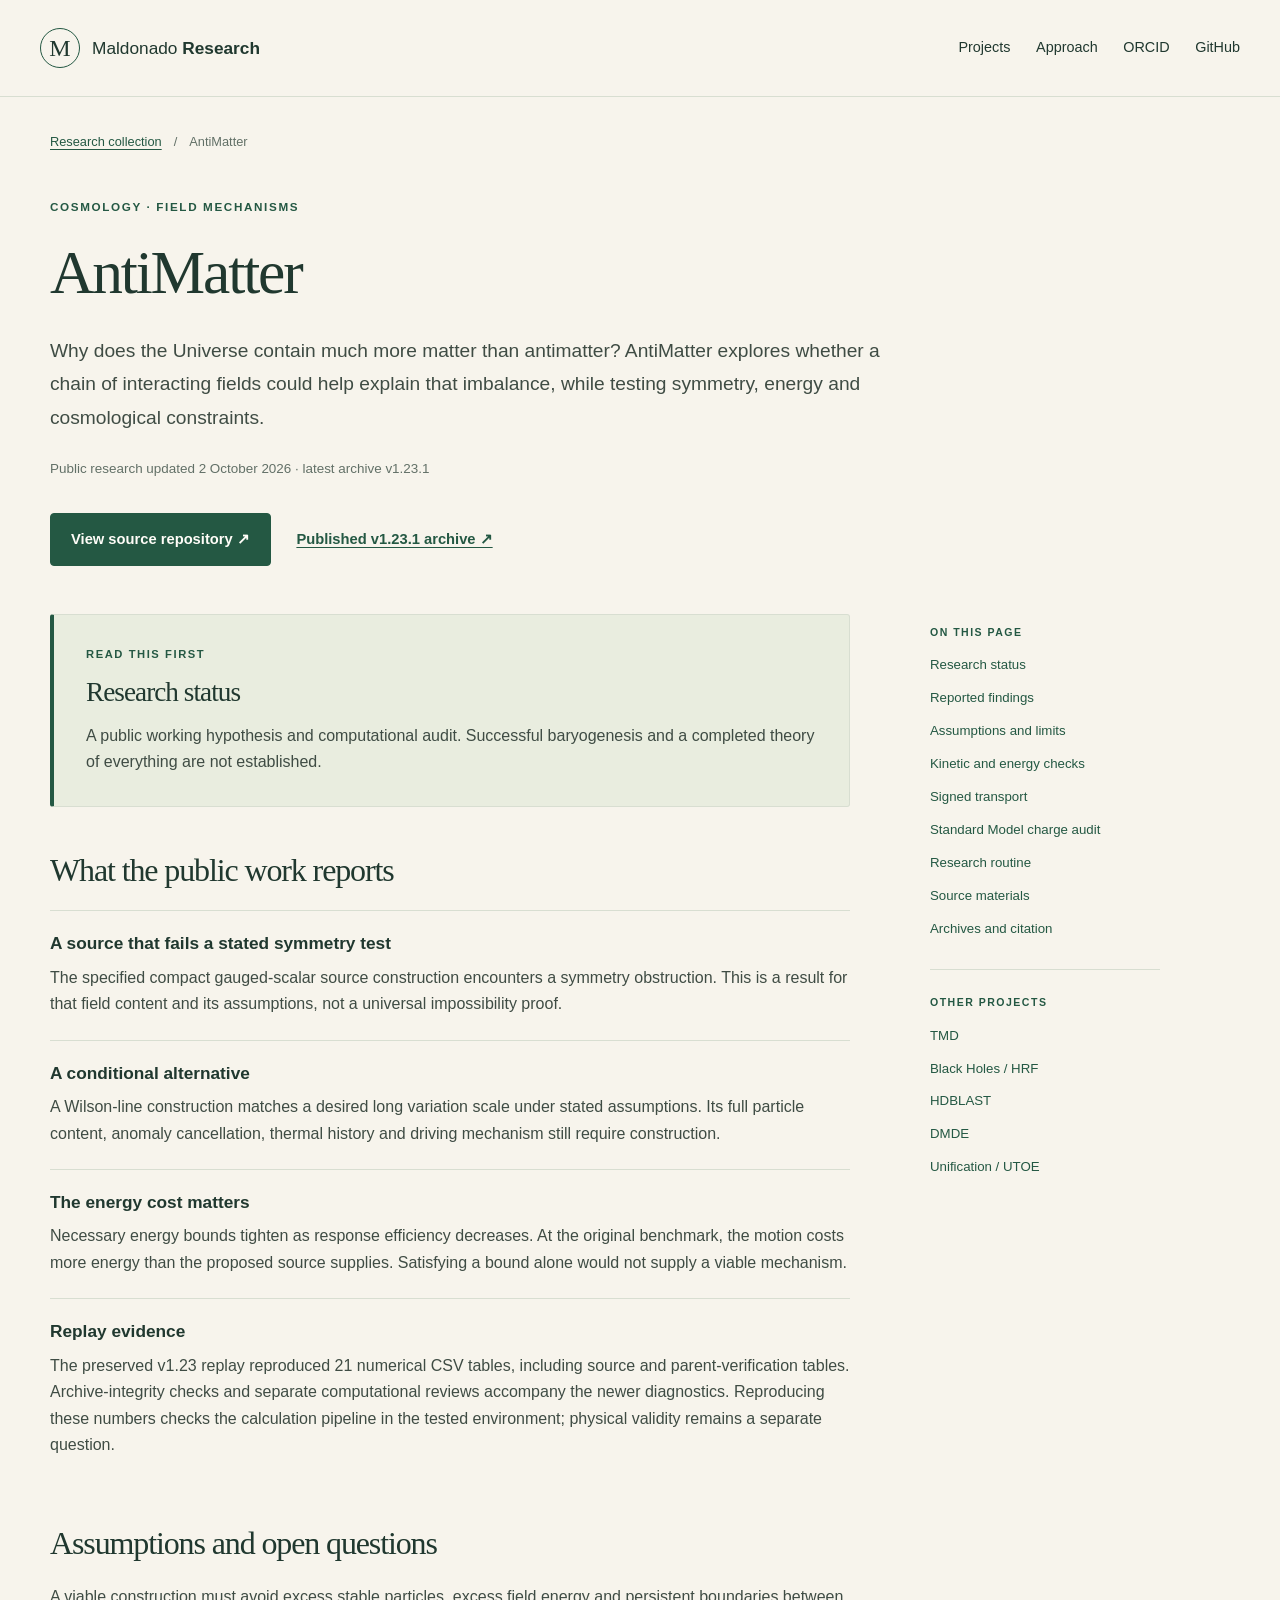
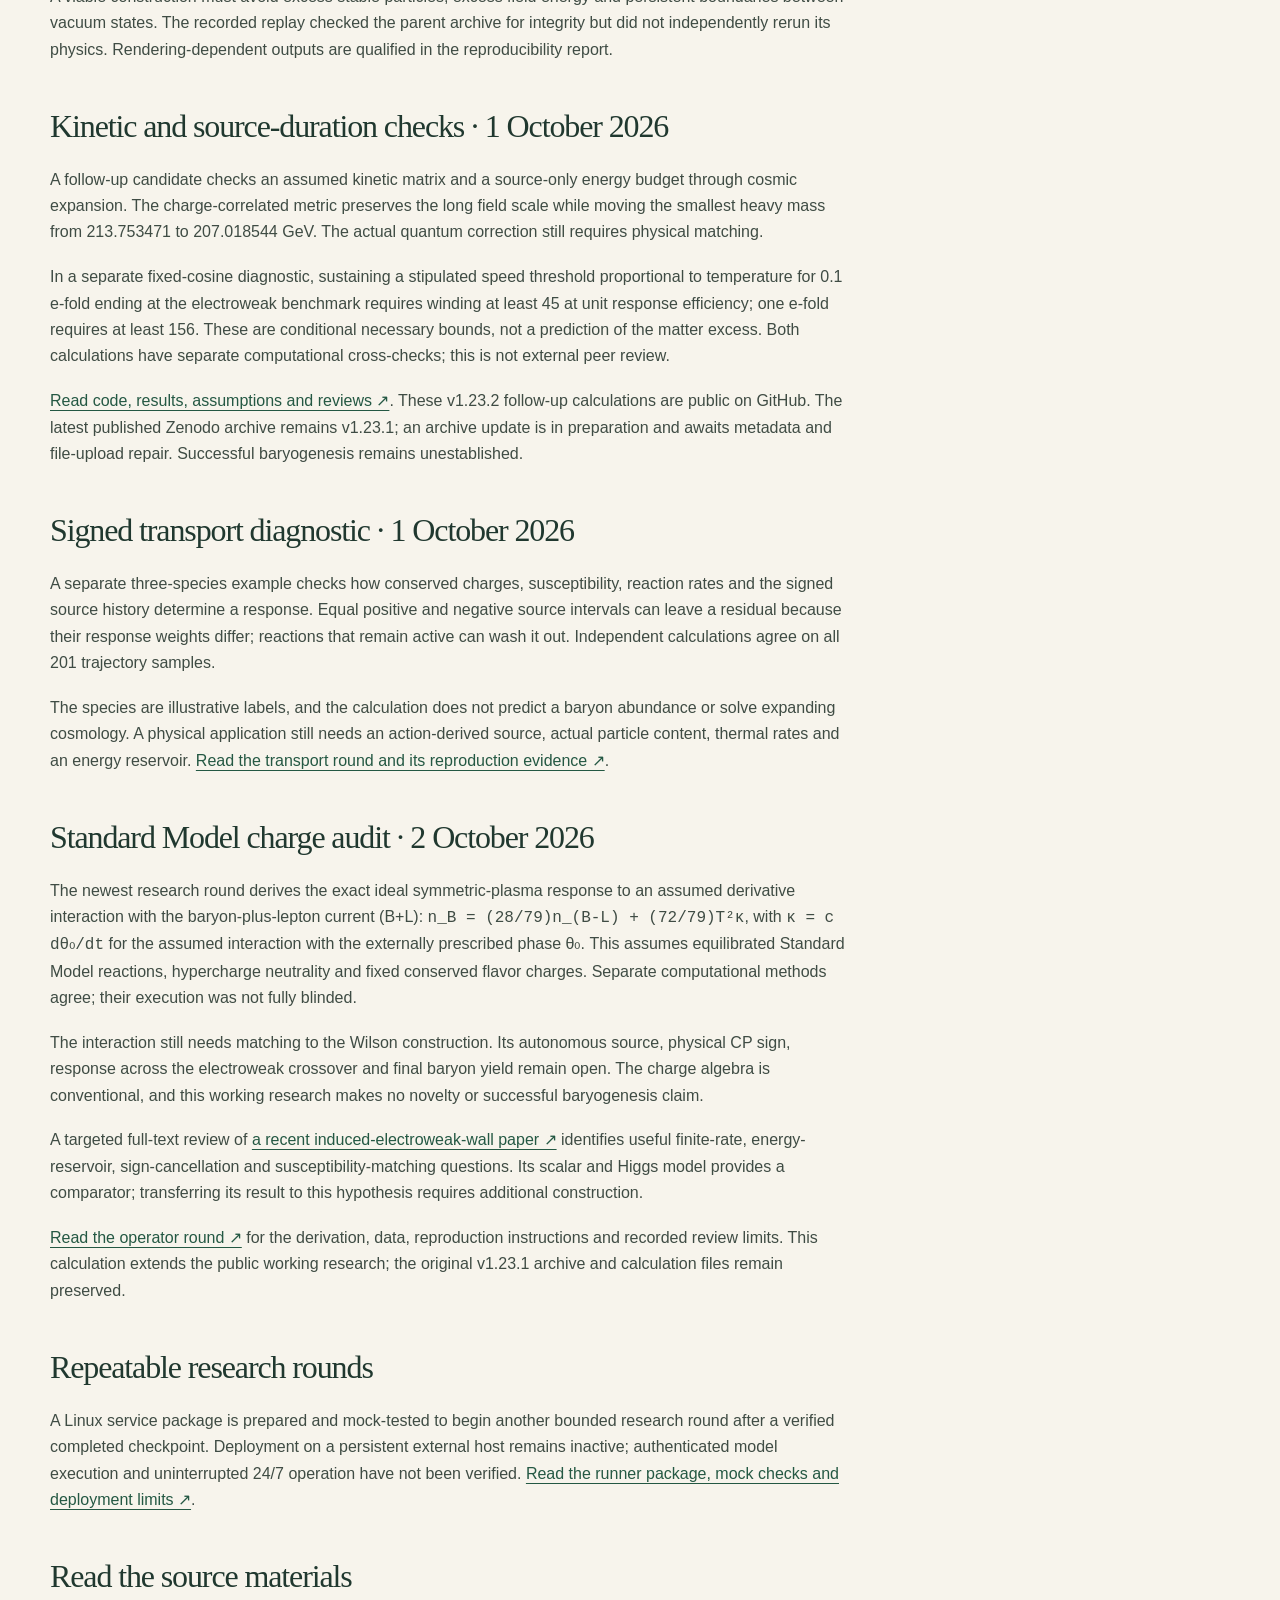
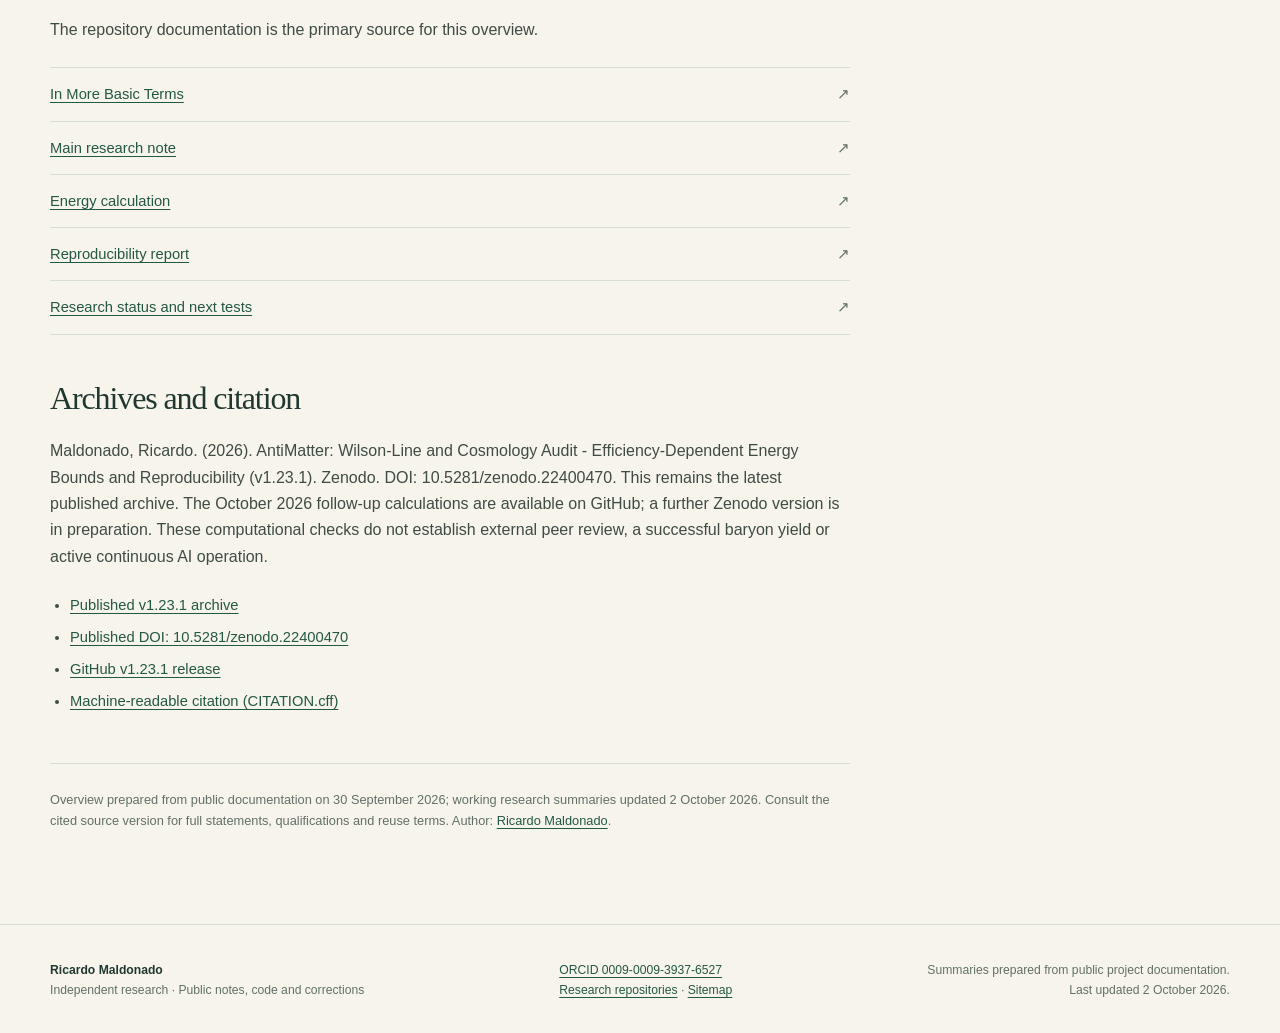
==== commit ed9bb1cc: "Publish current Antimatter working progress while preserving archived version" ====
--- a/projects/antimatter/index.html
+++ b/projects/antimatter/index.html
@@ -4,7 +4,7 @@
   <meta charset="utf-8">
   <meta name="viewport" content="width=device-width, initial-scale=1">
   <title>AntiMatter | Maldonado Research</title>
-  <meta name="description" content="Public v1.23.1 checkpoint and candidate energy, transport and Standard Model charge diagnostics for the matter–antimatter imbalance hypothesis.">
+  <meta name="description" content="Public October 2026 energy, transport and Standard Model charge diagnostics for AntiMatter; the latest published archive remains v1.23.1 and the final baryon yield remains open.">
   <meta name="author" content="Ricardo Maldonado">
   <meta name="robots" content="index, follow">
   <meta name="theme-color" content="#f7f4ec">
@@ -12,14 +12,14 @@
   <meta property="og:type" content="website">
   <meta property="og:site_name" content="Maldonado Research">
   <meta property="og:title" content="AntiMatter | Maldonado Research">
-  <meta property="og:description" content="Public v1.23.1 checkpoint and candidate energy, transport and Standard Model charge diagnostics for the matter–antimatter imbalance hypothesis.">
+  <meta property="og:description" content="Public October 2026 energy, transport and Standard Model charge diagnostics for AntiMatter; the latest published archive remains v1.23.1 and the final baryon yield remains open.">
   <meta property="og:url" content="https://maldonado-research.github.io/projects/antimatter/">
   <meta property="og:locale" content="en_US">
   <meta name="twitter:card" content="summary">
   <meta name="twitter:title" content="AntiMatter | Maldonado Research">
-  <meta name="twitter:description" content="Public v1.23.1 checkpoint and candidate energy, transport and Standard Model charge diagnostics for the matter–antimatter imbalance hypothesis.">
+  <meta name="twitter:description" content="Public October 2026 energy, transport and Standard Model charge diagnostics for AntiMatter; the latest published archive remains v1.23.1 and the final baryon yield remains open.">
   <link rel="stylesheet" href="../../styles.css">
-  <script type="application/ld+json">{"@context": "https://schema.org", "@graph": [{"@type": "Person", "@id": "https://maldonado-research.github.io/#author", "name": "Ricardo Maldonado", "identifier": "https://orcid.org/0009-0009-3937-6527", "sameAs": ["https://orcid.org/0009-0009-3937-6527", "https://github.com/maldonado-research/"]}, {"@type": "WebSite", "@id": "https://maldonado-research.github.io/#website", "url": "https://maldonado-research.github.io/", "name": "Maldonado Research", "inLanguage": "en", "creator": {"@id": "https://maldonado-research.github.io/#author"}}, {"@type": "WebPage", "@id": "https://maldonado-research.github.io/projects/antimatter/#page", "url": "https://maldonado-research.github.io/projects/antimatter/", "name": "AntiMatter | Maldonado Research", "isPartOf": {"@id": "https://maldonado-research.github.io/#website"}, "mainEntity": {"@id": "https://maldonado-research.github.io/projects/antimatter/#research"}}, {"@type": "CreativeWork", "@id": "https://maldonado-research.github.io/projects/antimatter/#research", "name": "AntiMatter", "url": "https://maldonado-research.github.io/projects/antimatter/", "description": "Public v1.23.1 checkpoint and candidate energy, transport and Standard Model charge diagnostics for the matter–antimatter imbalance hypothesis.", "author": {"@id": "https://maldonado-research.github.io/#author"}, "version": "Public research checkpoint v1.23.1 · 5 September 2026", "inLanguage": "en", "isBasedOn": "https://github.com/maldonado-research/AntiMatter", "subjectOf": [{"@type": "CreativeWork", "url": "https://zenodo.org/records/22400470", "name": "Published v1.23.1 archive"}, {"@type": "CreativeWork", "url": "https://doi.org/10.5281/zenodo.22400470", "name": "DOI: 10.5281/zenodo.22400470"}, {"@type": "CreativeWork", "url": "https://github.com/maldonado-research/AntiMatter/releases/tag/v1.23.1", "name": "GitHub v1.23.1 release"}, {"@type": "CreativeWork", "url": "https://github.com/maldonado-research/AntiMatter/tree/codex/antimatter-consistency-audits-20261001/research/AM1232_CANDIDATE_20261001", "name": "v1.23.2 candidate consistency diagnostics — author review and archival publication pending"}, {"@type": "CreativeWork", "url": "https://github.com/maldonado-research/AntiMatter/pull/1", "name": "Candidate Standard Model charge audit and inactive research runner — draft review pending"}]}]}</script>
+  <script type="application/ld+json">{"@context": "https://schema.org", "@graph": [{"@type": "Person", "@id": "https://maldonado-research.github.io/#author", "name": "Ricardo Maldonado", "identifier": "https://orcid.org/0009-0009-3937-6527", "sameAs": ["https://orcid.org/0009-0009-3937-6527", "https://github.com/maldonado-research/"]}, {"@type": "WebSite", "@id": "https://maldonado-research.github.io/#website", "url": "https://maldonado-research.github.io/", "name": "Maldonado Research", "inLanguage": "en", "creator": {"@id": "https://maldonado-research.github.io/#author"}}, {"@type": "WebPage", "@id": "https://maldonado-research.github.io/projects/antimatter/#page", "url": "https://maldonado-research.github.io/projects/antimatter/", "name": "AntiMatter | Maldonado Research", "isPartOf": {"@id": "https://maldonado-research.github.io/#website"}, "mainEntity": {"@id": "https://maldonado-research.github.io/projects/antimatter/#research"}}, {"@type": "CreativeWork", "@id": "https://maldonado-research.github.io/projects/antimatter/#research", "name": "AntiMatter", "url": "https://maldonado-research.github.io/projects/antimatter/", "description": "Public October 2026 energy, transport and Standard Model charge diagnostics for AntiMatter; the latest published archive remains v1.23.1 and the final baryon yield remains open.", "author": {"@id": "https://maldonado-research.github.io/#author"}, "version": "Published archive v1.23.1 · 5 September 2026", "inLanguage": "en", "isBasedOn": "https://github.com/maldonado-research/AntiMatter", "subjectOf": [{"@type": "CreativeWork", "url": "https://zenodo.org/records/22400470", "name": "Latest published archive: v1.23.1"}, {"@type": "CreativeWork", "url": "https://doi.org/10.5281/zenodo.22400470", "name": "Published DOI: 10.5281/zenodo.22400470"}, {"@type": "CreativeWork", "url": "https://github.com/maldonado-research/AntiMatter/releases/tag/v1.23.1", "name": "GitHub v1.23.1 release"}, {"@type": "CreativeWork", "url": "https://github.com/maldonado-research/AntiMatter/tree/main/research/AM1232_CANDIDATE_20261001", "name": "Public follow-up kinetic-metric and source-duration diagnostics — archive update in preparation"}, {"@type": "CreativeWork", "url": "https://github.com/maldonado-research/AntiMatter/tree/main/research/rounds/2026-10-01_transport_gate", "name": "Public illustrative signed transport diagnostic"}, {"@type": "CreativeWork", "url": "https://github.com/maldonado-research/AntiMatter/tree/main/research/rounds/2026-10-02_sm_operator_gate", "name": "Public conditional Standard Model charge and source matching diagnostic"}], "dateModified": "2026-10-02"}]}</script>
 </head>
 <body>
 <a class="skip-link" href="#main">Skip to content</a>
@@ -33,11 +33,12 @@
       <a href="https://github.com/maldonado-research/">GitHub</a>
     </nav>
   </div>
-</header><main id="main"><div class="wrap project-hero"><nav class="breadcrumb" aria-label="Breadcrumb"><a href="../../#projects">Research collection</a><span aria-hidden="true">/</span><span aria-current="page">AntiMatter</span></nav><p class="eyebrow">Cosmology · field mechanisms</p><h1>AntiMatter</h1><p class="project-lede">Why does the Universe contain much more matter than antimatter? AntiMatter explores whether a chain of interacting fields could help explain that imbalance, while testing symmetry, energy and cosmological constraints.</p><p class="version-line">Public research checkpoint v1.23.1 · 5 September 2026</p><div class="actions"><a href="https://github.com/maldonado-research/AntiMatter" class="button">View source repository ↗</a><a href="https://zenodo.org/records/22400470" class="text-link">Published v1.23.1 archive ↗</a></div></div>
-<div class="wrap project-layout"><article class="project-body"><section id="status" class="status-panel" aria-labelledby="status-title"><p class="eyebrow">Read this first</p><h2 id="status-title">Research status</h2><p>A public working hypothesis and computational audit. Successful baryogenesis and a completed theory of everything are not established.</p></section><section id="findings" aria-labelledby="findings-title"><h2 id="findings-title">What the public work reports</h2><div class="findings-list"><section class="finding"><h3>A source that fails a stated symmetry test</h3><p>The specified compact gauged-scalar source construction encounters a symmetry obstruction. This is a result for that field content and its assumptions, not a universal impossibility proof.</p></section><section class="finding"><h3>A conditional alternative</h3><p>A Wilson-line construction matches a desired long variation scale under stated assumptions. Its full particle content, anomaly cancellation, thermal history and driving mechanism still require construction.</p></section><section class="finding"><h3>The energy cost matters</h3><p>Necessary energy bounds tighten as response efficiency decreases. At the original benchmark, the motion costs more energy than the proposed source supplies. Satisfying a bound alone would not supply a viable mechanism.</p></section><section class="finding"><h3>Replay evidence</h3><p>The supplied calculations include archive-integrity checks and numerical replay evidence. Reproducing those numbers checks the calculation pipeline in the tested environment, not the underlying physical hypothesis.</p></section></div></section><section id="assumptions" aria-labelledby="limits-title"><h2 id="limits-title">Assumptions and open questions</h2><p>A viable construction must avoid excess stable particles, excess field energy and persistent boundaries between vacuum states. The recorded replay checked the parent archive for integrity but did not independently rerun its physics. Rendering-dependent outputs are qualified in the reproducibility report.</p></section>
-<section id="working-audit" aria-labelledby="working-audit-title"><h2 id="working-audit-title">Candidate consistency audit · 1 October 2026</h2><p>A follow-up candidate checks an assumed kinetic matrix and a source-only energy budget through cosmic expansion. The charge-correlated metric preserves the long field scale while moving the smallest heavy mass from 213.753471 to 207.018544 GeV. The actual quantum correction still requires physical matching.</p><p>In a separate fixed-cosine diagnostic, sustaining a stipulated speed threshold proportional to temperature for 0.1 e-fold ending at the electroweak benchmark requires winding at least 45 at unit response efficiency; one e-fold requires at least 156. These are conditional necessary bounds, not a prediction of the matter excess. Both calculations have separate computational cross-checks; this is not external peer review.</p><p><a href="https://github.com/maldonado-research/AntiMatter/tree/codex/antimatter-consistency-audits-20261001/research/AM1232_CANDIDATE_20261001">Read candidate code, results, assumptions and reviews ↗</a>. The archived release remains v1.23.1; no new Zenodo version or completed baryogenesis model is claimed.</p></section>
-<section id="operator-audit" aria-labelledby="operator-audit-title"><h2 id="operator-audit-title">Candidate Standard Model charge audit · 2 October 2026</h2><p>The newest research round derives the exact ideal symmetric-plasma response to an assumed derivative interaction with the baryon-plus-lepton current (B+L): <code>n_B = (28/79)n_(B-L) + (72/79)T²κ</code>, where κ is the prescribed source. This assumes equilibrated Standard Model reactions, hypercharge neutrality and fixed conserved flavor charges. Separate computational methods agree; their execution was not fully blinded.</p><p>The interaction still needs matching to the Wilson construction. Its autonomous source, physical CP sign, response across the electroweak crossover and final baryon yield remain open. The charge algebra is conventional, and this candidate makes no novelty or successful baryogenesis claim.</p><p>A targeted full-text review of <a href="https://arxiv.org/abs/2604.20762v1">a recent induced-electroweak-wall paper ↗</a> identifies useful finite-rate, energy-reservoir, sign-cancellation and susceptibility-matching questions. Its scalar and Higgs model provides a comparator; transferring its result to this hypothesis requires additional construction.</p><p><a href="https://github.com/maldonado-research/AntiMatter/pull/1">Read the candidate operator round in research draft PR #1 ↗</a> for the derivation, data, reproduction instructions and recorded review limits. The official release remains v1.23.1.</p></section>
-<section id="research-routine" aria-labelledby="research-routine-title"><h2 id="research-routine-title">Repeatable research rounds</h2><p>A Linux service package is prepared and mock-tested to begin another bounded research round after a verified completed checkpoint. Deployment on a persistent external host remains inactive; authenticated model execution and uninterrupted 24/7 operation have not been verified. The package and its recorded limits are included in <a href="https://github.com/maldonado-research/AntiMatter/pull/1">research draft PR #1 ↗</a>.</p></section>
-<section id="sources" aria-labelledby="sources-title"><h2 id="sources-title">Read the source materials</h2><p>The repository documentation is the primary source for this overview.</p><ul class="source-list"><li><a href="https://github.com/maldonado-research/AntiMatter/blob/main/research/AM1231/IN_MORE_BASIC_TERMS.md">In More Basic Terms</a><span aria-hidden="true">↗</span></li><li><a href="https://github.com/maldonado-research/AntiMatter/blob/main/research/AM1231/AM1231_NOTE.md">Main research note</a><span aria-hidden="true">↗</span></li><li><a href="https://github.com/maldonado-research/AntiMatter/blob/main/research/AM1231/v1.23.1/v1.23.1_efficiency_energy_frontier.md">Energy calculation</a><span aria-hidden="true">↗</span></li><li><a href="https://github.com/maldonado-research/AntiMatter/blob/main/research/AM1231/REPRODUCIBILITY.md">Reproducibility report</a><span aria-hidden="true">↗</span></li><li><a href="https://github.com/maldonado-research/AntiMatter/blob/main/docs/RESEARCH_STATUS.md">Research status and next tests</a><span aria-hidden="true">↗</span></li></ul></section><section id="citation" aria-labelledby="citation-title"><h2 id="citation-title">Archives and citation</h2><p>Maldonado, Ricardo. (2026). AntiMatter: Wilson-Line and Cosmology Audit - Efficiency-Dependent Energy Bounds and Reproducibility (v1.23.1). Zenodo. DOI: 10.5281/zenodo.22400470. The September 30 GitHub mirror preserves this scientific checkpoint.</p><ul class="archive-list"><li><a href="https://zenodo.org/records/22400470">Published v1.23.1 archive</a></li><li><a href="https://doi.org/10.5281/zenodo.22400470">DOI: 10.5281/zenodo.22400470</a></li><li><a href="https://github.com/maldonado-research/AntiMatter/releases/tag/v1.23.1">GitHub v1.23.1 release</a></li><li><a href="https://github.com/maldonado-research/AntiMatter/blob/main/CITATION.cff">Machine-readable citation (CITATION.cff)</a></li></ul></section><p class="source-note">Overview prepared from public documentation on 30 September 2026; candidate audit summaries updated 2 October 2026. Consult the cited source version for full statements, qualifications and reuse terms. Author: <a href="https://orcid.org/0009-0009-3937-6527">Ricardo Maldonado</a>.</p></article><aside class="page-sidebar" aria-label="Project navigation"><p class="eyebrow">On this page</p><nav aria-label="Page sections"><a href="#status">Research status</a><a href="#findings">Reported findings</a><a href="#assumptions">Assumptions and limits</a><a href="#working-audit">Candidate audit</a><a href="#operator-audit">Standard Model charge audit</a><a href="#research-routine">Research routine</a><a href="#sources">Source materials</a><a href="#citation">Archives and citation</a></nav><div class="sidebar-related"><p class="eyebrow">Other projects</p><nav aria-label="Other research projects"><a href="../tmd/">TMD</a><a href="../black-holes-hrf/">Black Holes / HRF</a><a href="../hdblast/">HDBLAST</a><a href="../dmde/">DMDE</a><a href="../unified-theory-of-everything/">Unification / UTOE</a></nav></div></aside></div></main><footer class="site-footer"><div class="footer-inner"><p><strong>Ricardo Maldonado</strong><br>Independent research · Public notes, code and corrections</p><p><a href="https://orcid.org/0009-0009-3937-6527">ORCID 0009-0009-3937-6527</a><br><a href="https://github.com/maldonado-research/">Research repositories</a> · <a href="../../sitemap.xml">Sitemap</a></p><p class="footer-note">Summaries prepared from public project documentation.<br>Last updated 2 October 2026.</p></div></footer>
+</header><main id="main"><div class="wrap project-hero"><nav class="breadcrumb" aria-label="Breadcrumb"><a href="../../#projects">Research collection</a><span aria-hidden="true">/</span><span aria-current="page">AntiMatter</span></nav><p class="eyebrow">Cosmology · field mechanisms</p><h1>AntiMatter</h1><p class="project-lede">Why does the Universe contain much more matter than antimatter? AntiMatter explores whether a chain of interacting fields could help explain that imbalance, while testing symmetry, energy and cosmological constraints.</p><p class="version-line">Public research updated 2 October 2026 · latest archive v1.23.1</p><div class="actions"><a href="https://github.com/maldonado-research/AntiMatter" class="button">View source repository ↗</a><a href="https://zenodo.org/records/22400470" class="text-link">Published v1.23.1 archive ↗</a></div></div>
+<div class="wrap project-layout"><article class="project-body"><section id="status" class="status-panel" aria-labelledby="status-title"><p class="eyebrow">Read this first</p><h2 id="status-title">Research status</h2><p>A public working hypothesis and computational audit. Successful baryogenesis and a completed theory of everything are not established.</p></section><section id="findings" aria-labelledby="findings-title"><h2 id="findings-title">What the public work reports</h2><div class="findings-list"><section class="finding"><h3>A source that fails a stated symmetry test</h3><p>The specified compact gauged-scalar source construction encounters a symmetry obstruction. This is a result for that field content and its assumptions, not a universal impossibility proof.</p></section><section class="finding"><h3>A conditional alternative</h3><p>A Wilson-line construction matches a desired long variation scale under stated assumptions. Its full particle content, anomaly cancellation, thermal history and driving mechanism still require construction.</p></section><section class="finding"><h3>The energy cost matters</h3><p>Necessary energy bounds tighten as response efficiency decreases. At the original benchmark, the motion costs more energy than the proposed source supplies. Satisfying a bound alone would not supply a viable mechanism.</p></section><section class="finding"><h3>Replay evidence</h3><p>The preserved v1.23 replay reproduced 21 numerical CSV tables, including source and parent-verification tables. Archive-integrity checks and separate computational reviews accompany the newer diagnostics. Reproducing these numbers checks the calculation pipeline in the tested environment; physical validity remains a separate question.</p></section></div></section><section id="assumptions" aria-labelledby="limits-title"><h2 id="limits-title">Assumptions and open questions</h2><p>A viable construction must avoid excess stable particles, excess field energy and persistent boundaries between vacuum states. The recorded replay checked the parent archive for integrity but did not independently rerun its physics. Rendering-dependent outputs are qualified in the reproducibility report.</p></section>
+<section id="working-audit" aria-labelledby="working-audit-title"><h2 id="working-audit-title">Kinetic and source-duration checks · 1 October 2026</h2><p>A follow-up candidate checks an assumed kinetic matrix and a source-only energy budget through cosmic expansion. The charge-correlated metric preserves the long field scale while moving the smallest heavy mass from 213.753471 to 207.018544 GeV. The actual quantum correction still requires physical matching.</p><p>In a separate fixed-cosine diagnostic, sustaining a stipulated speed threshold proportional to temperature for 0.1 e-fold ending at the electroweak benchmark requires winding at least 45 at unit response efficiency; one e-fold requires at least 156. These are conditional necessary bounds, not a prediction of the matter excess. Both calculations have separate computational cross-checks; this is not external peer review.</p><p><a href="https://github.com/maldonado-research/AntiMatter/tree/main/research/AM1232_CANDIDATE_20261001">Read code, results, assumptions and reviews ↗</a>. These v1.23.2 follow-up calculations are public on GitHub. The latest published Zenodo archive remains v1.23.1; an archive update is in preparation and awaits metadata and file-upload repair. Successful baryogenesis remains unestablished.</p></section>
+<section id="transport-audit" aria-labelledby="transport-audit-title"><h2 id="transport-audit-title">Signed transport diagnostic · 1 October 2026</h2><p>A separate three-species example checks how conserved charges, susceptibility, reaction rates and the signed source history determine a response. Equal positive and negative source intervals can leave a residual because their response weights differ; reactions that remain active can wash it out. Independent calculations agree on all 201 trajectory samples.</p><p>The species are illustrative labels, and the calculation does not predict a baryon abundance or solve expanding cosmology. A physical application still needs an action-derived source, actual particle content, thermal rates and an energy reservoir. <a href="https://github.com/maldonado-research/AntiMatter/tree/main/research/rounds/2026-10-01_transport_gate">Read the transport round and its reproduction evidence ↗</a>.</p></section>
+<section id="operator-audit" aria-labelledby="operator-audit-title"><h2 id="operator-audit-title">Standard Model charge audit · 2 October 2026</h2><p>The newest research round derives the exact ideal symmetric-plasma response to an assumed derivative interaction with the baryon-plus-lepton current (B+L): <code>n_B = (28/79)n_(B-L) + (72/79)T²κ</code>, with <code>κ = c dθ₀/dt</code> for the assumed interaction with the externally prescribed phase θ₀. This assumes equilibrated Standard Model reactions, hypercharge neutrality and fixed conserved flavor charges. Separate computational methods agree; their execution was not fully blinded.</p><p>The interaction still needs matching to the Wilson construction. Its autonomous source, physical CP sign, response across the electroweak crossover and final baryon yield remain open. The charge algebra is conventional, and this working research makes no novelty or successful baryogenesis claim.</p><p>A targeted full-text review of <a href="https://arxiv.org/abs/2604.20762v1">a recent induced-electroweak-wall paper ↗</a> identifies useful finite-rate, energy-reservoir, sign-cancellation and susceptibility-matching questions. Its scalar and Higgs model provides a comparator; transferring its result to this hypothesis requires additional construction.</p><p><a href="https://github.com/maldonado-research/AntiMatter/tree/main/research/rounds/2026-10-02_sm_operator_gate">Read the operator round ↗</a> for the derivation, data, reproduction instructions and recorded review limits. This calculation extends the public working research; the original v1.23.1 archive and calculation files remain preserved.</p></section>
+<section id="research-routine" aria-labelledby="research-routine-title"><h2 id="research-routine-title">Repeatable research rounds</h2><p>A Linux service package is prepared and mock-tested to begin another bounded research round after a verified completed checkpoint. Deployment on a persistent external host remains inactive; authenticated model execution and uninterrupted 24/7 operation have not been verified. <a href="https://github.com/maldonado-research/AntiMatter/blob/main/docs/research-routine/deployment/DEPLOYMENT.md">Read the runner package, mock checks and deployment limits ↗</a>.</p></section>
+<section id="sources" aria-labelledby="sources-title"><h2 id="sources-title">Read the source materials</h2><p>The repository documentation is the primary source for this overview.</p><ul class="source-list"><li><a href="https://github.com/maldonado-research/AntiMatter/blob/main/research/AM1231/IN_MORE_BASIC_TERMS.md">In More Basic Terms</a><span aria-hidden="true">↗</span></li><li><a href="https://github.com/maldonado-research/AntiMatter/blob/main/research/AM1231/AM1231_NOTE.md">Main research note</a><span aria-hidden="true">↗</span></li><li><a href="https://github.com/maldonado-research/AntiMatter/blob/main/research/AM1231/v1.23.1/v1.23.1_efficiency_energy_frontier.md">Energy calculation</a><span aria-hidden="true">↗</span></li><li><a href="https://github.com/maldonado-research/AntiMatter/blob/main/research/AM1231/REPRODUCIBILITY.md">Reproducibility report</a><span aria-hidden="true">↗</span></li><li><a href="https://github.com/maldonado-research/AntiMatter/blob/main/docs/RESEARCH_STATUS.md">Research status and next tests</a><span aria-hidden="true">↗</span></li></ul></section><section id="citation" aria-labelledby="citation-title"><h2 id="citation-title">Archives and citation</h2><p>Maldonado, Ricardo. (2026). AntiMatter: Wilson-Line and Cosmology Audit - Efficiency-Dependent Energy Bounds and Reproducibility (v1.23.1). Zenodo. DOI: 10.5281/zenodo.22400470. This remains the latest published archive. The October 2026 follow-up calculations are available on GitHub; a further Zenodo version is in preparation. These computational checks do not establish external peer review, a successful baryon yield or active continuous AI operation.</p><ul class="archive-list"><li><a href="https://zenodo.org/records/22400470">Published v1.23.1 archive</a></li><li><a href="https://doi.org/10.5281/zenodo.22400470">Published DOI: 10.5281/zenodo.22400470</a></li><li><a href="https://github.com/maldonado-research/AntiMatter/releases/tag/v1.23.1">GitHub v1.23.1 release</a></li><li><a href="https://github.com/maldonado-research/AntiMatter/blob/main/CITATION.cff">Machine-readable citation (CITATION.cff)</a></li></ul></section><p class="source-note">Overview prepared from public documentation on 30 September 2026; working research summaries updated 2 October 2026. Consult the cited source version for full statements, qualifications and reuse terms. Author: <a href="https://orcid.org/0009-0009-3937-6527">Ricardo Maldonado</a>.</p></article><aside class="page-sidebar" aria-label="Project navigation"><p class="eyebrow">On this page</p><nav aria-label="Page sections"><a href="#status">Research status</a><a href="#findings">Reported findings</a><a href="#assumptions">Assumptions and limits</a><a href="#working-audit">Kinetic and energy checks</a><a href="#transport-audit">Signed transport</a><a href="#operator-audit">Standard Model charge audit</a><a href="#research-routine">Research routine</a><a href="#sources">Source materials</a><a href="#citation">Archives and citation</a></nav><div class="sidebar-related"><p class="eyebrow">Other projects</p><nav aria-label="Other research projects"><a href="../tmd/">TMD</a><a href="../black-holes-hrf/">Black Holes / HRF</a><a href="../hdblast/">HDBLAST</a><a href="../dmde/">DMDE</a><a href="../unified-theory-of-everything/">Unification / UTOE</a></nav></div></aside></div></main><footer class="site-footer"><div class="footer-inner"><p><strong>Ricardo Maldonado</strong><br>Independent research · Public notes, code and corrections</p><p><a href="https://orcid.org/0009-0009-3937-6527">ORCID 0009-0009-3937-6527</a><br><a href="https://github.com/maldonado-research/">Research repositories</a> · <a href="../../sitemap.xml">Sitemap</a></p><p class="footer-note">Summaries prepared from public project documentation.<br>Last updated 2 October 2026.</p></div></footer>
 </body>
 </html>
